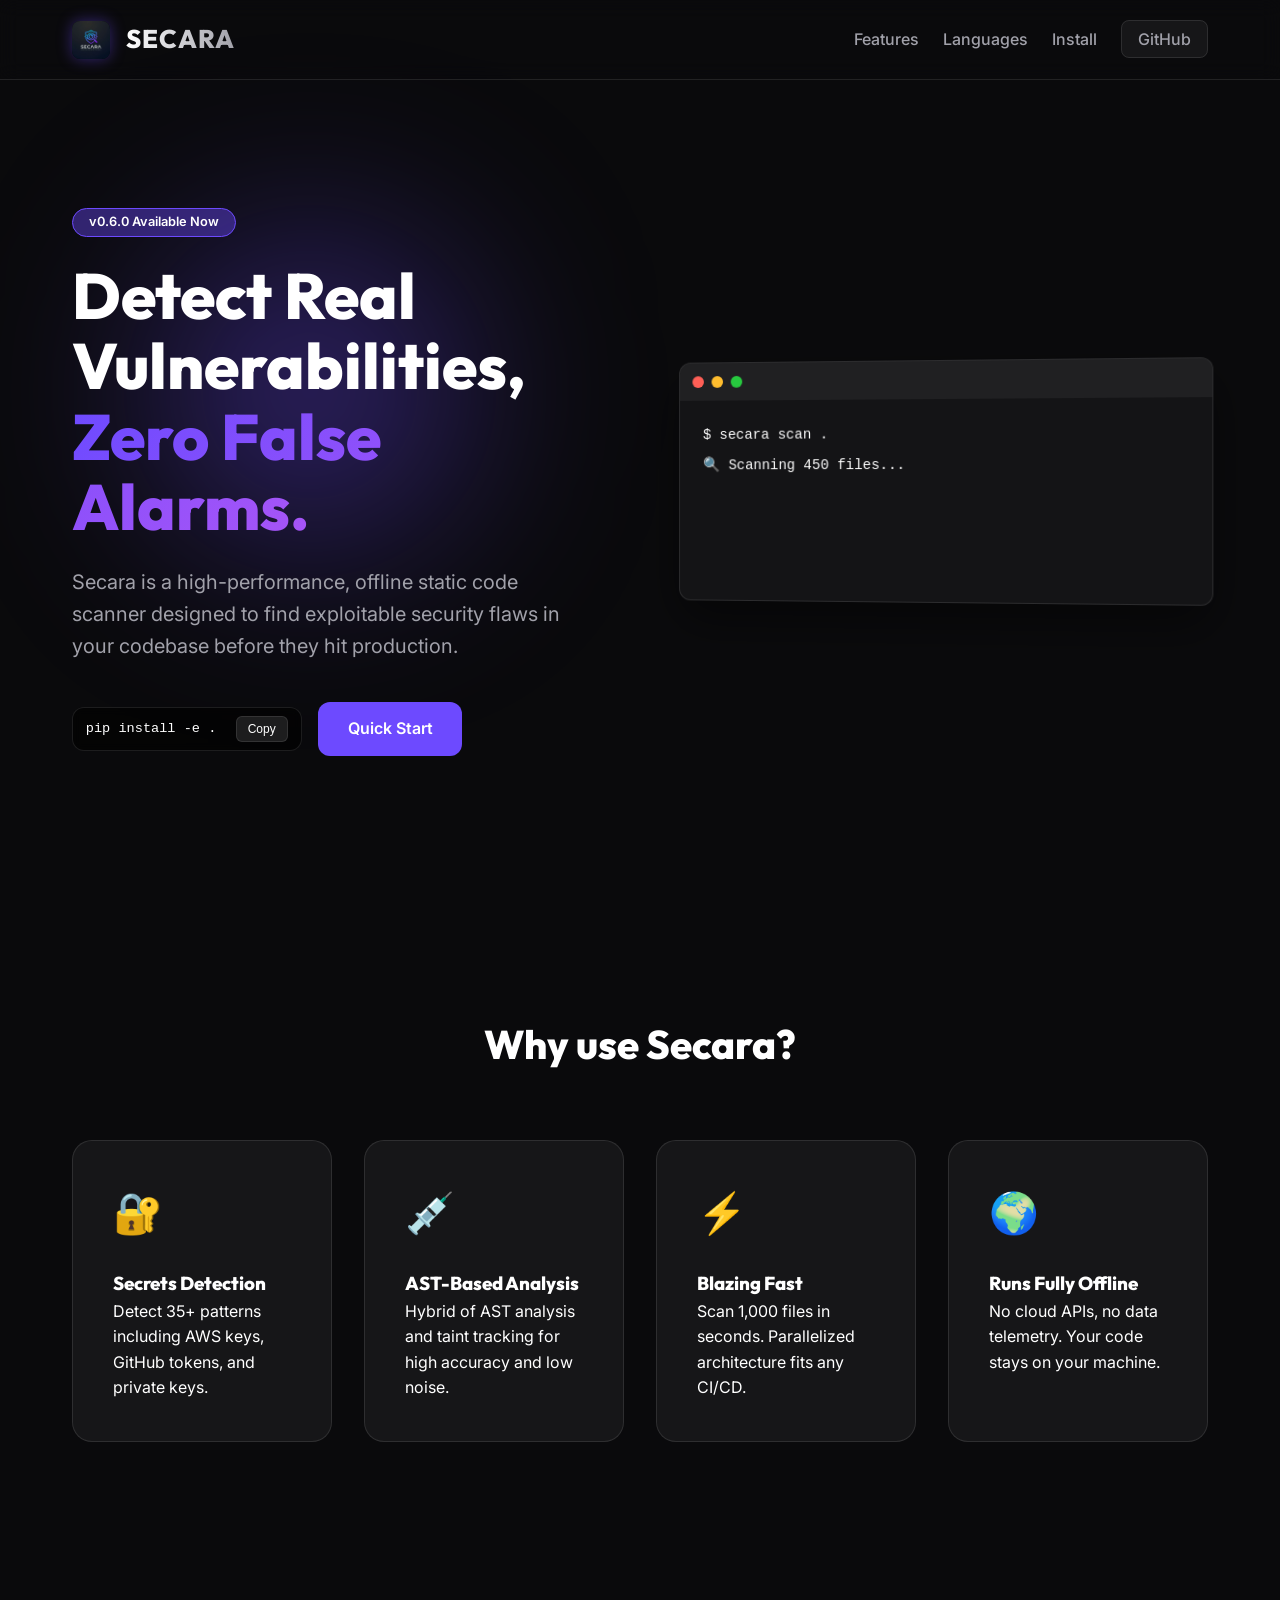
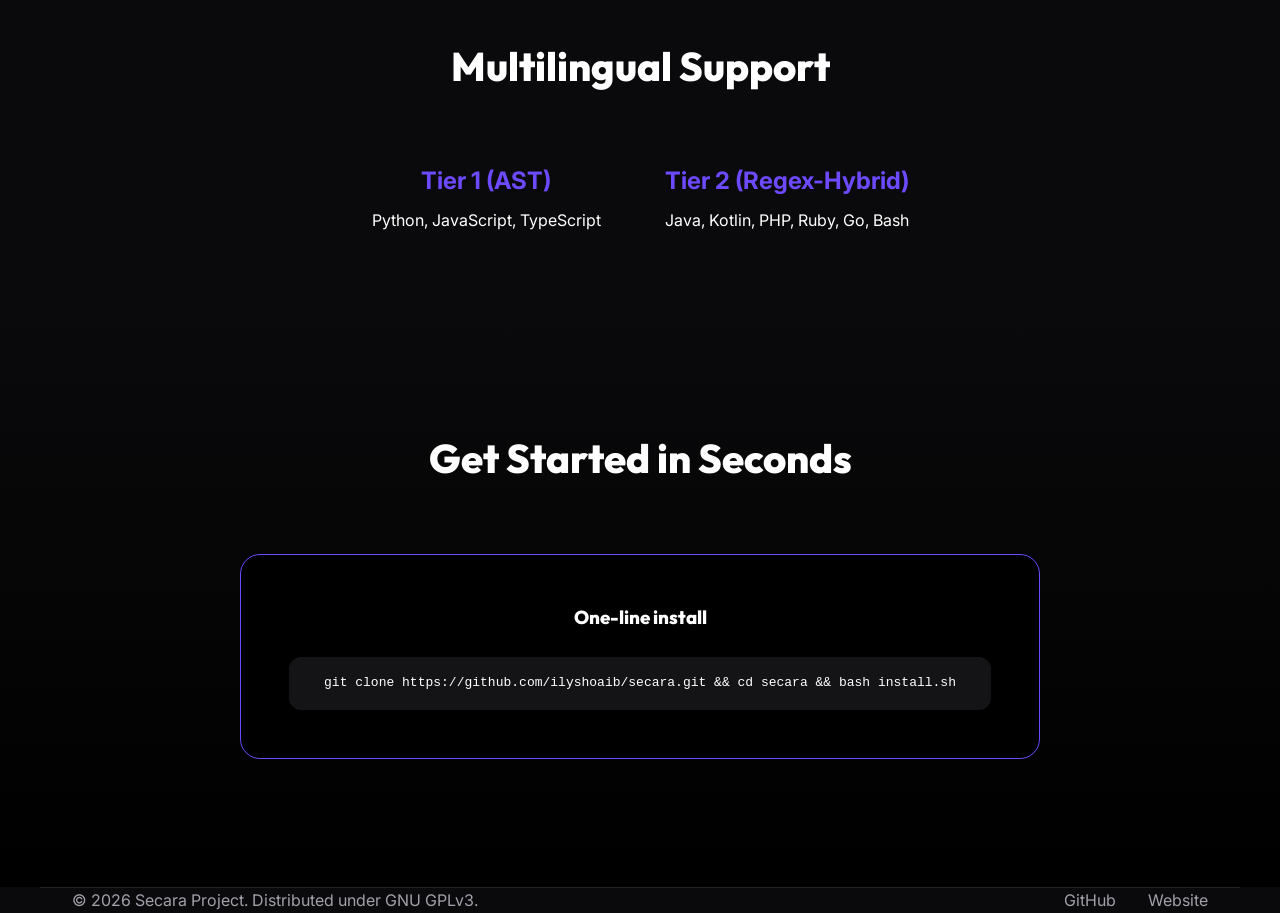
==== website/index.html @ 39a590b9 "web" ====
<!DOCTYPE html>
<html lang="en">
<head>
    <meta charset="UTF-8">
    <meta name="viewport" content="width=device-width, initial-scale=1.0">
    <title>Secara | Static Code Security Scanner</title>
    <link rel="stylesheet" href="styles.css">
    <link rel="preconnect" href="https://fonts.googleapis.com">
    <link rel="preconnect" href="https://fonts.gstatic.com" crossorigin>
    <link href="https://fonts.googleapis.com/css2?family=Outfit:wght@300;400;600;800&family=Inter:wght@300;400;500;600&display=swap" rel="stylesheet">
    <meta name="description" content="Secara: Fast, Offline, and Developer-Trusted Static Code Security Scanner for multiple languages.">
    <link rel="icon" type="image/png" href="logo.png">
</head>
<body>
    <header>
        <nav class="container">
            <div class="logo">
                <img src="logo.png" alt="Secara Logo" class="logo-img">
                <span class="logo-text">SECARA</span>
            </div>
            <ul class="nav-links">
                <li><a href="#features">Features</a></li>
                <li><a href="#languages">Languages</a></li>
                <li><a href="#install">Install</a></li>
                <li><a href="https://github.com/ilyshoaib/secara" class="btn-github">GitHub</a></li>
            </ul>
        </nav>
    </header>

    <main>
        <section class="hero container">
            <div class="hero-content">
                <span class="badge">v0.6.0 Available Now</span>
                <h1>Detect Real Vulnerabilities, <span class="gradient-text">Zero False Alarms.</span></h1>
                <p>Secara is a high-performance, offline static code scanner designed to find exploitable security flaws in your codebase before they hit production.</p>
                <div class="hero-actions">
                    <div class="copy-command">
                        <code>pip install -e .</code>
                        <button id="copy-btn">Copy</button>
                    </div>
                    <a href="#install" class="btn-primary">Quick Start</a>
                </div>
            </div>
            <div class="hero-visual">
                <div class="code-terminal">
                    <div class="terminal-header">
                        <span class="dot"></span>
                        <span class="dot"></span>
                        <span class="dot"></span>
                    </div>
                    <div class="terminal-body" id="terminal-content">
                        <span class="line">$ secara scan .</span>
                        <span class="line">🔍 Scanning 450 files...</span>
                        <span class="line-finding">[HIGH] SQL Injection found in app.py:45</span>
                        <span class="line-finding">[MEDIUM] Hardcoded API Key in config.py:12</span>
                        <span class="line">✅ Scan complete: 2 findings.</span>
                    </div>
                </div>
            </div>
        </section>

        <section id="features" class="features container">
            <h2 class="section-title">Why use Secara?</h2>
            <div class="feature-grid">
                <div class="feature-card">
                    <div class="card-icon">🔐</div>
                    <h3>Secrets Detection</h3>
                    <p>Detect 35+ patterns including AWS keys, GitHub tokens, and private keys.</p>
                </div>
                <div class="feature-card">
                    <div class="card-icon">💉</div>
                    <h3>AST-Based Analysis</h3>
                    <p>Hybrid of AST analysis and taint tracking for high accuracy and low noise.</p>
                </div>
                <div class="feature-card">
                    <div class="card-icon">⚡</div>
                    <h3>Blazing Fast</h3>
                    <p>Scan 1,000 files in seconds. Parallelized architecture fits any CI/CD.</p>
                </div>
                <div class="feature-card">
                    <div class="card-icon">🌍</div>
                    <h3>Runs Fully Offline</h3>
                    <p>No cloud APIs, no data telemetry. Your code stays on your machine.</p>
                </div>
            </div>
        </section>

        <section id="languages" class="languages container">
            <h2 class="section-title">Multilingual Support</h2>
            <div class="language-stats">
                <div class="lang-item">
                    <strong>Tier 1 (AST)</strong>
                    <span>Python, JavaScript, TypeScript</span>
                </div>
                <div class="lang-item">
                    <strong>Tier 2 (Regex-Hybrid)</strong>
                    <span>Java, Kotlin, PHP, Ruby, Go, Bash</span>
                </div>
            </div>
        </section>

        <section id="install" class="install-section">
            <div class="container">
                <h2 class="section-title">Get Started in Seconds</h2>
                <div class="install-box">
                    <h3>One-line install</h3>
                    <div class="code-block">
                        <pre>git clone https://github.com/ilyshoaib/secara.git && cd secara && bash install.sh</pre>
                    </div>
                </div>
            </div>
        </section>
    </main>

    <footer class="container">
        <p>&copy; 2026 Secara Project. Distributed under GNU GPLv3.</p>
        <div class="social-links">
            <a href="https://github.com/ilyshoaib/secara">GitHub</a>
            <a href="https://secara.eu.cc">Website</a>
        </div>
    </footer>

    <script src="script.js"></script>
</body>
</html>
---- website/styles.css ----
:root {
    --bg: #0a0a0c;
    --accent: #6d4aff;
    --accent-glow: rgba(109, 74, 255, 0.4);
    --text: #ffffff;
    --text-dim: #a1a1aa;
    --card-bg: rgba(255, 255, 255, 0.05);
    --border: rgba(255, 255, 255, 0.1);
    --success: #10b981;
    --warning: #f59e0b;
    --danger: #ef4444;
}

* {
    margin: 0;
    padding: 0;
    box-sizing: border-box;
    scroll-behavior: smooth;
}

body {
    background-color: var(--bg);
    color: var(--text);
    font-family: 'Inter', sans-serif;
    line-height: 1.6;
    overflow-x: hidden;
}

h1, h2, h3, .logo-text {
    font-family: 'Outfit', sans-serif;
    font-weight: 800;
}

.container {
    max-width: 1200px;
    margin: 0 auto;
    padding: 0 2rem;
}

/* Header & Nav */
header {
    height: 80px;
    display: flex;
    align-items: center;
    border-bottom: 1px solid var(--border);
    backdrop-filter: blur(10px);
    position: sticky;
    top: 0;
    z-index: 100;
}

nav {
    width: 100%;
    display: flex;
    justify-content: space-between;
    align-items: center;
}

.logo {
    display: flex;
    align-items: center;
    gap: 1rem;
}

.logo-img {
    height: 38px;
    width: 38px;
    object-fit: contain;
    border-radius: 8px;
    box-shadow: 0 0 15px var(--accent-glow);
}

.logo-text {
    font-size: 1.6rem;
    letter-spacing: 1px;
    background: linear-gradient(to right, #fff, #a1a1aa);
    -webkit-background-clip: text;
    background-clip: text;
    -webkit-text-fill-color: transparent;
}

.nav-links {
    display: flex;
    gap: 1.5rem;
    list-style: none;
    align-items: center;
}

@media (max-width: 600px) {
    .nav-links {
        gap: 0.8rem;
        font-size: 0.9rem;
    }
    .logo-text {
        display: none;
    }
}

.nav-links a {
    color: var(--text-dim);
    text-decoration: none;
    font-weight: 500;
    transition: color 0.3s;
}

.nav-links a:hover {
    color: var(--text);
}

.btn-github {
    background: var(--card-bg);
    padding: 0.5rem 1rem;
    border-radius: 8px;
    border: 1px solid var(--border);
}

/* Hero Section */
.hero {
    display: grid;
    grid-template-columns: 1fr 1fr;
    gap: 4rem;
    padding: 8rem 2rem;
    align-items: center;
    position: relative;
}

.hero::before {
    content: '';
    position: absolute;
    top: 20%;
    left: 10%;
    width: 300px;
    height: 300px;
    background: var(--accent-glow);
    filter: blur(100px);
    z-index: -1;
    border-radius: 50%;
}

.badge {
    display: inline-block;
    background: var(--accent-glow);
    padding: 0.2rem 1rem;
    border-radius: 20px;
    font-size: 0.8rem;
    font-weight: 600;
    margin-bottom: 1.5rem;
    border: 1px solid var(--accent);
}

h1 {
    font-size: 4rem;
    line-height: 1.1;
    margin-bottom: 1.5rem;
}

.gradient-text {
    background: linear-gradient(135deg, #6d4aff, #a855f7);
    -webkit-background-clip: text;
    background-clip: text;
    -webkit-text-fill-color: transparent;
}

.hero p {
    font-size: 1.25rem;
    color: var(--text-dim);
    margin-bottom: 2.5rem;
    max-width: 500px;
}

.hero-actions {
    display: flex;
    gap: 1rem;
    align-items: center;
}

.copy-command {
    background: rgba(0, 0, 0, 0.6);
    padding: 0.5rem 0.8rem;
    border-radius: 12px;
    border: 1px solid var(--border);
    display: flex;
    gap: 1.2rem;
    align-items: center;
    font-family: 'Cascadia Code', 'Fira Code', monospace;
    font-size: 0.85rem;
    transition: all 0.3s;
    backdrop-filter: blur(5px);
}

.copy-command:hover {
    border-color: rgba(109, 74, 255, 0.5);
    background: rgba(0, 0, 0, 0.8);
}

#copy-btn {
    background: rgba(255, 255, 255, 0.1);
    color: white;
    border: 1px solid rgba(255, 255, 255, 0.1);
    padding: 0.3rem 0.7rem;
    border-radius: 6px;
    cursor: pointer;
    font-size: 0.75rem;
    font-weight: 500;
    transition: all 0.2s cubic-bezier(0.4, 0, 0.2, 1);
}

#copy-btn:hover {
    background: var(--accent);
    border-color: var(--accent);
    box-shadow: 0 0 10px var(--accent-glow);
}

.btn-primary {
    background: var(--accent);
    color: white;
    padding: 0.8rem 1.8rem;
    border-radius: 12px;
    text-decoration: none;
    font-weight: 600;
    transition: all 0.3s cubic-bezier(0.175, 0.885, 0.32, 1.275);
    border: 1px solid transparent;
}

.btn-primary:hover {
    transform: translateY(-3px) scale(1.02);
    background: #5b3ce0;
    box-shadow: 0 10px 20px var(--accent-glow);
    border-color: rgba(255,255,255,0.2);
}

/* Visual Mockup */
.hero-visual {
    position: relative;
}

.code-terminal {
    background: #141416;
    border-radius: 12px;
    border: 1px solid var(--border);
    overflow: hidden;
    box-shadow: 0 20px 50px rgba(0,0,0,0.5);
    transform: perspective(1000px) rotateY(-5deg);
}

.terminal-header {
    background: rgba(255,255,255,0.05);
    padding: 0.8rem;
    display: flex;
    gap: 0.5rem;
}

.dot {
    width: 12px;
    height: 12px;
    border-radius: 50%;
}
.dot:nth-child(1) { background: #ff5f56; }
.dot:nth-child(2) { background: #ffbd2e; }
.dot:nth-child(3) { background: #27c93f; }

.terminal-body {
    padding: 1.5rem;
    font-family: 'Cascadia Code', 'Fira Code', monospace;
    font-size: 0.9rem;
    min-height: 200px;
}

.terminal-body span {
    display: block;
    margin-bottom: 0.5rem;
    opacity: 0;
    transform: translateY(10px);
    transition: opacity 0.5s ease-out, transform 0.5s ease-out;
}

.terminal-body span.visible {
    opacity: 1;
    transform: translateY(0);
}

/* Features */
.features {
    padding: 8rem 2rem;
}

.section-title {
    text-align: center;
    font-size: 2.5rem;
    margin-bottom: 4rem;
}

.feature-grid {
    display: grid;
    grid-template-columns: repeat(auto-fit, minmax(250px, 1fr));
    gap: 2rem;
}

.feature-card {
    background: var(--card-bg);
    padding: 2.5rem;
    border-radius: 20px;
    border: 1px solid var(--border);
    transition: transform 0.3s, background 0.3s;
}

.feature-card:hover {
    transform: translateY(-10px);
    background: rgba(255,255,255,0.08);
}

.card-icon {
    font-size: 2.5rem;
    margin-bottom: 1.5rem;
}

/* Languages */
.languages {
    padding: 4rem 2rem;
    text-align: center;
}

.language-stats {
    display: flex;
    justify-content: center;
    gap: 4rem;
    margin-top: 2rem;
}

.lang-item {
    display: flex;
    flex-direction: column;
    gap: 0.5rem;
}

.lang-item strong {
    font-size: 1.5rem;
    color: var(--accent);
}

/* Install Section */
.install-section {
    padding: 8rem 2rem;
    background: linear-gradient(to top, #000, var(--bg));
}

.install-box {
    max-width: 800px;
    margin: 0 auto;
    background: #000;
    border: 1px solid var(--accent);
    border-radius: 20px;
    padding: 3rem;
    text-align: center;
}

.code-block {
    background: #141416;
    padding: 1rem;
    border-radius: 12px;
    margin-top: 1.5rem;
    font-family: monospace;
    overflow-x: auto;
}

footer {
    padding: 4rem 2rem;
    border-top: 1px solid var(--border);
    display: flex;
    justify-content: space-between;
    color: var(--text-dim);
}

.social-links {
    display: flex;
    gap: 2rem;
}

.social-links a {
    color: inherit;
    text-decoration: none;
}

/* Responsive */
@media (max-width: 968px) {
    .hero {
        grid-template-columns: 1fr;
        text-align: center;
        padding-top: 4rem;
    }
    .hero-content {
        display: flex;
        flex-direction: column;
        align-items: center;
    }
    h1 { font-size: 3rem; }
    .hero-visual { display: none; }
}
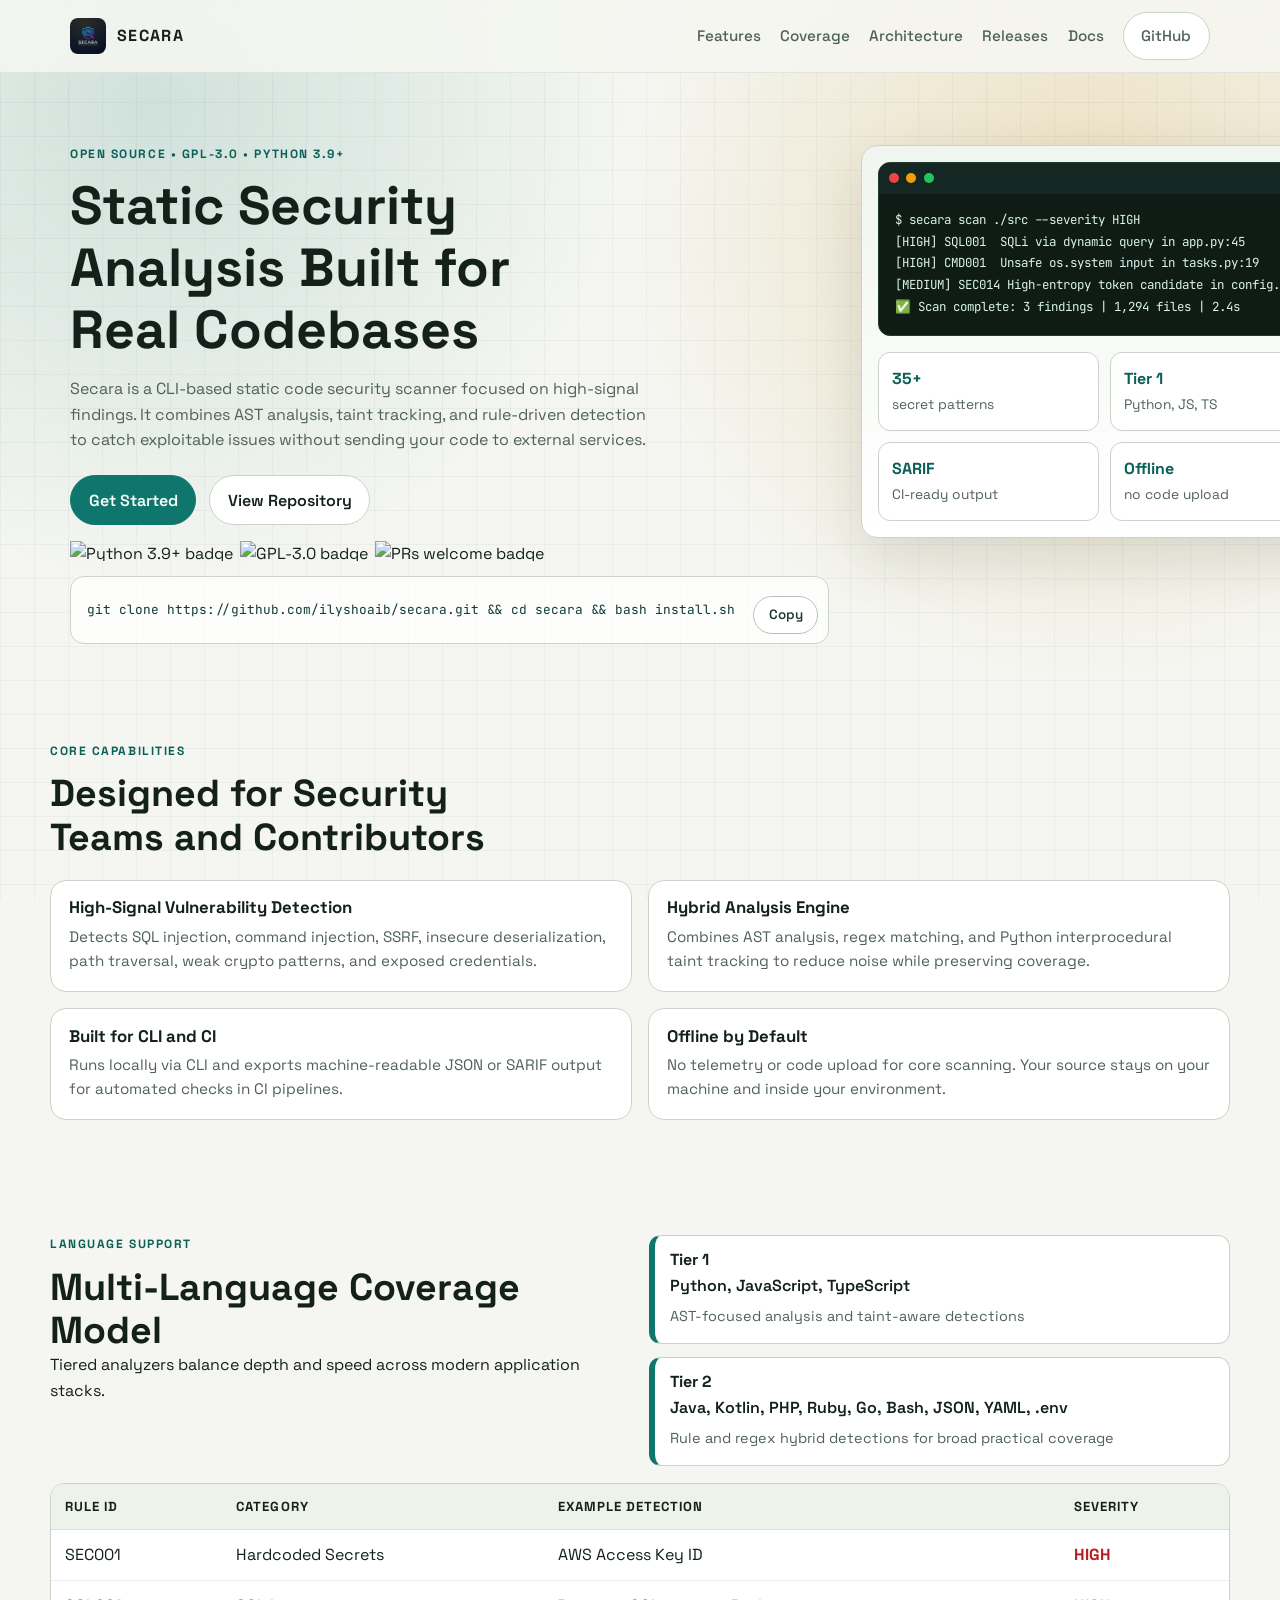
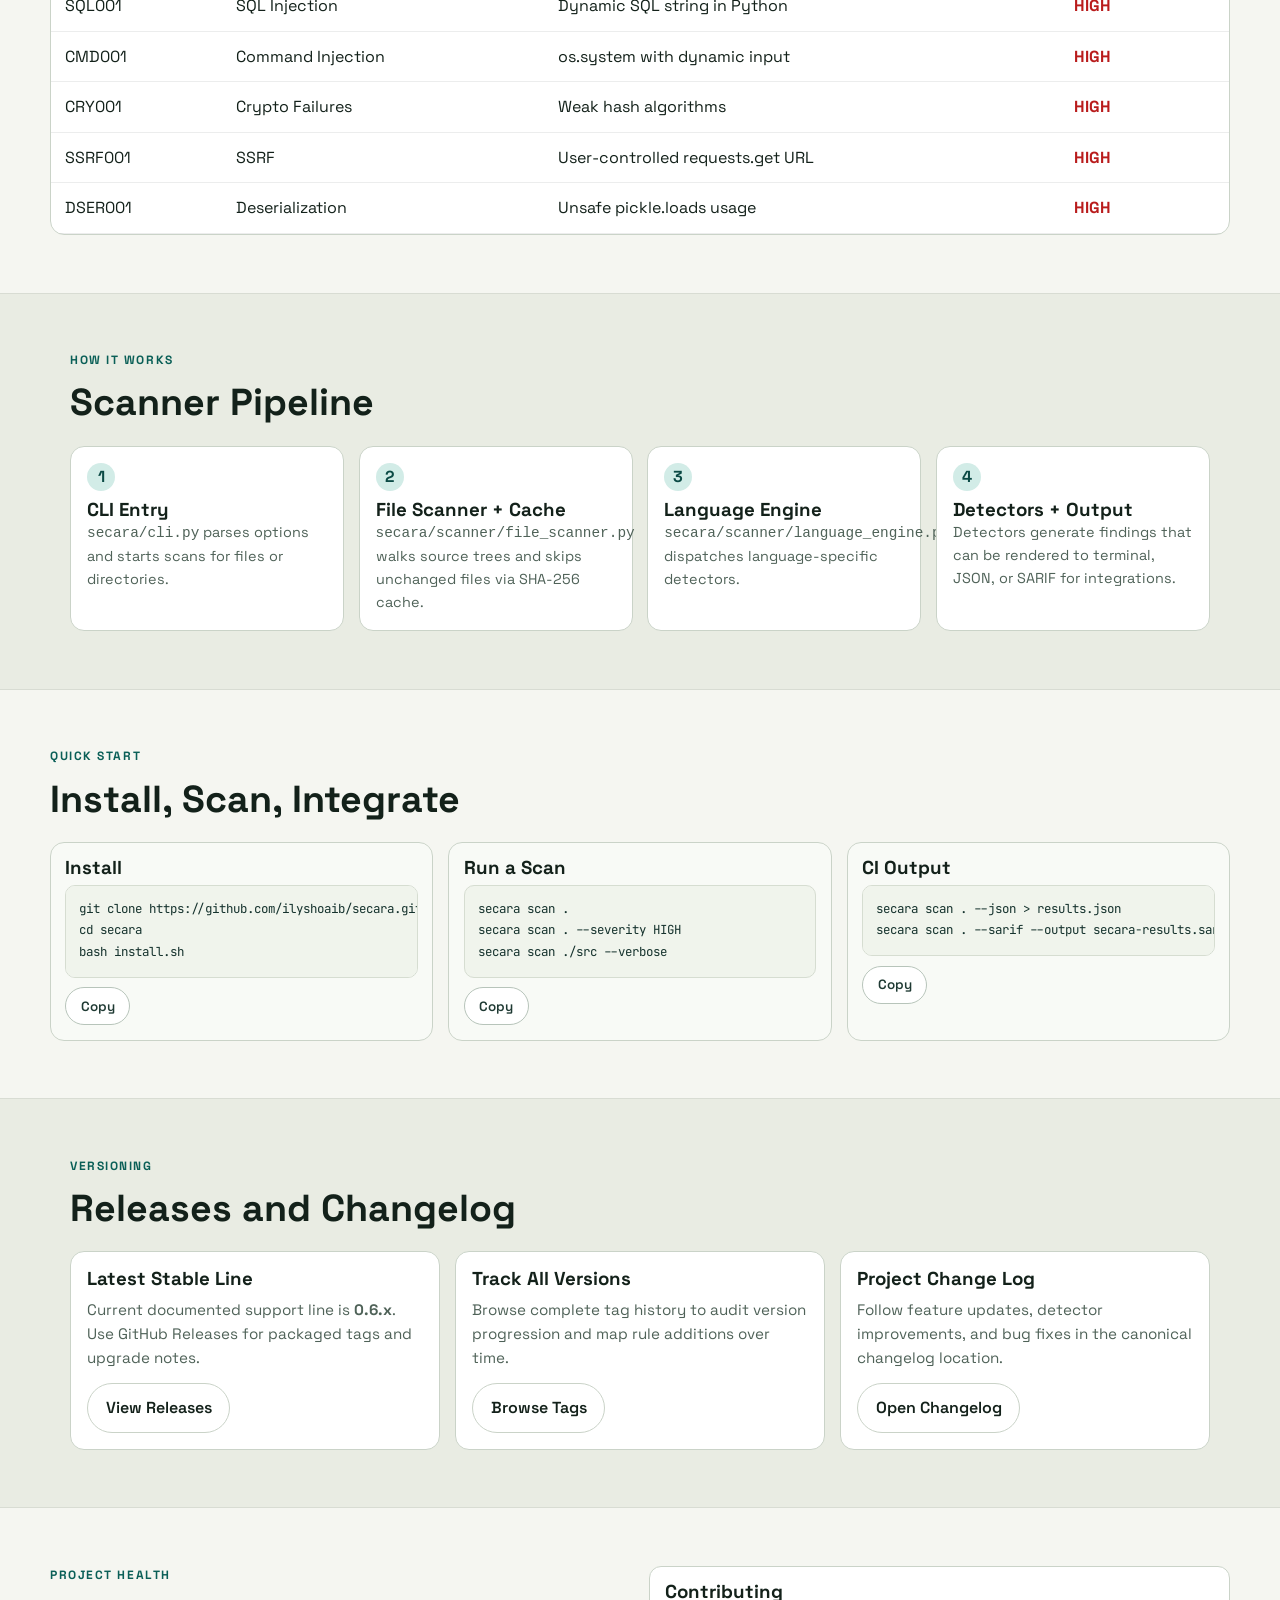
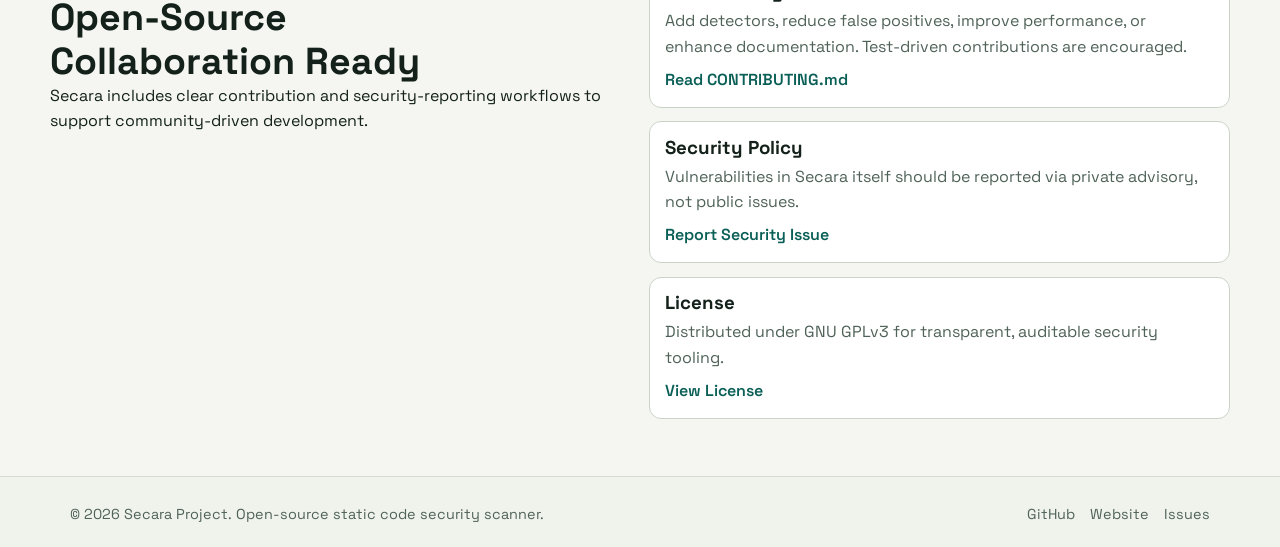
==== commit d0682fb9: "Revamp website with professional project content" ====
--- a/website/index.html
+++ b/website/index.html
@@ -3,120 +3,284 @@
 <head>
     <meta charset="UTF-8">
     <meta name="viewport" content="width=device-width, initial-scale=1.0">
-    <title>Secara | Static Code Security Scanner</title>
-    <link rel="stylesheet" href="styles.css">
+    <title>Secara | Open-Source Static Code Security Scanner</title>
+    <meta name="description" content="Secara is an open-source, offline static code security scanner focused on accurate vulnerability detection for real-world development workflows.">
+    <meta name="keywords" content="Secara, SAST, static analysis, code security, open source, vulnerability scanner">
+    <meta property="og:title" content="Secara | Open-Source Static Code Security Scanner">
+    <meta property="og:description" content="Fast, offline, developer-trusted SAST with AST analysis, taint tracking, and multi-language support.">
+    <meta property="og:type" content="website">
+    <meta property="og:url" content="https://secara.eu.cc">
+    <link rel="icon" type="image/png" href="logo.png">
     <link rel="preconnect" href="https://fonts.googleapis.com">
     <link rel="preconnect" href="https://fonts.gstatic.com" crossorigin>
-    <link href="https://fonts.googleapis.com/css2?family=Outfit:wght@300;400;600;800&family=Inter:wght@300;400;500;600&display=swap" rel="stylesheet">
-    <meta name="description" content="Secara: Fast, Offline, and Developer-Trusted Static Code Security Scanner for multiple languages.">
-    <link rel="icon" type="image/png" href="logo.png">
+    <link href="https://fonts.googleapis.com/css2?family=Space+Grotesk:wght@400;500;700&family=JetBrains+Mono:wght@400;600&display=swap" rel="stylesheet">
+    <link rel="stylesheet" href="styles.css">
 </head>
 <body>
-    <header>
-        <nav class="container">
-            <div class="logo">
-                <img src="logo.png" alt="Secara Logo" class="logo-img">
-                <span class="logo-text">SECARA</span>
-            </div>
+    <div class="bg-grid" aria-hidden="true"></div>
+
+    <header class="site-header">
+        <nav class="container nav">
+            <a class="brand" href="#top" aria-label="Secara Home">
+                <img src="logo.png" alt="Secara logo" class="brand-logo">
+                <span class="brand-text">SECARA</span>
+            </a>
             <ul class="nav-links">
                 <li><a href="#features">Features</a></li>
-                <li><a href="#languages">Languages</a></li>
-                <li><a href="#install">Install</a></li>
-                <li><a href="https://github.com/ilyshoaib/secara" class="btn-github">GitHub</a></li>
+                <li><a href="#coverage">Coverage</a></li>
+                <li><a href="#architecture">Architecture</a></li>
+                <li><a href="#releases">Releases</a></li>
+                <li><a href="#docs">Docs</a></li>
+                <li><a class="btn btn-outline" href="https://github.com/ilyshoaib/secara" target="_blank" rel="noreferrer">GitHub</a></li>
             </ul>
         </nav>
     </header>
 
-    <main>
+    <main id="top">
         <section class="hero container">
-            <div class="hero-content">
-                <span class="badge">v0.6.0 Available Now</span>
-                <h1>Detect Real Vulnerabilities, <span class="gradient-text">Zero False Alarms.</span></h1>
-                <p>Secara is a high-performance, offline static code scanner designed to find exploitable security flaws in your codebase before they hit production.</p>
+            <div class="hero-content reveal">
+                <p class="eyebrow">Open Source • GPL-3.0 • Python 3.9+</p>
+                <h1>Static Security Analysis Built for Real Codebases</h1>
+                <p class="hero-copy">
+                    Secara is a CLI-based static code security scanner focused on high-signal findings.
+                    It combines AST analysis, taint tracking, and rule-driven detection to catch exploitable
+                    issues without sending your code to external services.
+                </p>
                 <div class="hero-actions">
-                    <div class="copy-command">
-                        <code>pip install -e .</code>
-                        <button id="copy-btn">Copy</button>
+                    <a class="btn btn-primary" href="#quickstart">Get Started</a>
+                    <a class="btn btn-outline" href="https://github.com/ilyshoaib/secara" target="_blank" rel="noreferrer">View Repository</a>
+                </div>
+                <div class="badge-row reveal">
+                    <img src="https://img.shields.io/badge/python-3.9%2B-blue.svg" alt="Python 3.9+ badge">
+                    <img src="https://img.shields.io/badge/License-GPL--3.0-blue.svg" alt="GPL-3.0 badge">
+                    <img src="https://img.shields.io/badge/PRs-welcome-brightgreen.svg" alt="PRs welcome badge">
+                </div>
+                <div class="quick-command" aria-label="Install command">
+                    <code id="install-command">git clone https://github.com/ilyshoaib/secara.git && cd secara && bash install.sh</code>
+                    <button class="copy-btn" data-copy-target="install-command">Copy</button>
+                </div>
+            </div>
+            <div class="hero-panel reveal">
+                <div class="terminal">
+                    <div class="terminal-head">
+                        <span></span><span></span><span></span>
                     </div>
-                    <a href="#install" class="btn-primary">Quick Start</a>
-                </div>
-            </div>
-            <div class="hero-visual">
-                <div class="code-terminal">
-                    <div class="terminal-header">
-                        <span class="dot"></span>
-                        <span class="dot"></span>
-                        <span class="dot"></span>
-                    </div>
-                    <div class="terminal-body" id="terminal-content">
-                        <span class="line">$ secara scan .</span>
-                        <span class="line">🔍 Scanning 450 files...</span>
-                        <span class="line-finding">[HIGH] SQL Injection found in app.py:45</span>
-                        <span class="line-finding">[MEDIUM] Hardcoded API Key in config.py:12</span>
-                        <span class="line">✅ Scan complete: 2 findings.</span>
-                    </div>
-                </div>
-            </div>
-        </section>
-
-        <section id="features" class="features container">
-            <h2 class="section-title">Why use Secara?</h2>
-            <div class="feature-grid">
-                <div class="feature-card">
-                    <div class="card-icon">🔐</div>
-                    <h3>Secrets Detection</h3>
-                    <p>Detect 35+ patterns including AWS keys, GitHub tokens, and private keys.</p>
-                </div>
-                <div class="feature-card">
-                    <div class="card-icon">💉</div>
-                    <h3>AST-Based Analysis</h3>
-                    <p>Hybrid of AST analysis and taint tracking for high accuracy and low noise.</p>
-                </div>
-                <div class="feature-card">
-                    <div class="card-icon">⚡</div>
-                    <h3>Blazing Fast</h3>
-                    <p>Scan 1,000 files in seconds. Parallelized architecture fits any CI/CD.</p>
-                </div>
-                <div class="feature-card">
-                    <div class="card-icon">🌍</div>
-                    <h3>Runs Fully Offline</h3>
-                    <p>No cloud APIs, no data telemetry. Your code stays on your machine.</p>
-                </div>
-            </div>
-        </section>
-
-        <section id="languages" class="languages container">
-            <h2 class="section-title">Multilingual Support</h2>
-            <div class="language-stats">
-                <div class="lang-item">
-                    <strong>Tier 1 (AST)</strong>
-                    <span>Python, JavaScript, TypeScript</span>
-                </div>
-                <div class="lang-item">
-                    <strong>Tier 2 (Regex-Hybrid)</strong>
-                    <span>Java, Kotlin, PHP, Ruby, Go, Bash</span>
-                </div>
-            </div>
-        </section>
-
-        <section id="install" class="install-section">
+                    <pre class="terminal-body"><code>$ secara scan ./src --severity HIGH
+[HIGH] SQL001  SQLi via dynamic query in app.py:45
+[HIGH] CMD001  Unsafe os.system input in tasks.py:19
+[MEDIUM] SEC014 High-entropy token candidate in config.js:11
+✅ Scan complete: 3 findings | 1,294 files | 2.4s</code></pre>
+                </div>
+                <div class="stats-grid">
+                    <article>
+                        <strong>35+</strong>
+                        <span>secret patterns</span>
+                    </article>
+                    <article>
+                        <strong>Tier 1</strong>
+                        <span>Python, JS, TS</span>
+                    </article>
+                    <article>
+                        <strong>SARIF</strong>
+                        <span>CI-ready output</span>
+                    </article>
+                    <article>
+                        <strong>Offline</strong>
+                        <span>no code upload</span>
+                    </article>
+                </div>
+            </div>
+        </section>
+
+        <section id="features" class="section container">
+            <div class="section-head reveal">
+                <p class="eyebrow">Core Capabilities</p>
+                <h2>Designed for Security Teams and Contributors</h2>
+            </div>
+            <div class="card-grid">
+                <article class="card reveal">
+                    <h3>High-Signal Vulnerability Detection</h3>
+                    <p>Detects SQL injection, command injection, SSRF, insecure deserialization, path traversal, weak crypto patterns, and exposed credentials.</p>
+                </article>
+                <article class="card reveal">
+                    <h3>Hybrid Analysis Engine</h3>
+                    <p>Combines AST analysis, regex matching, and Python interprocedural taint tracking to reduce noise while preserving coverage.</p>
+                </article>
+                <article class="card reveal">
+                    <h3>Built for CLI and CI</h3>
+                    <p>Runs locally via CLI and exports machine-readable JSON or SARIF output for automated checks in CI pipelines.</p>
+                </article>
+                <article class="card reveal">
+                    <h3>Offline by Default</h3>
+                    <p>No telemetry or code upload for core scanning. Your source stays on your machine and inside your environment.</p>
+                </article>
+            </div>
+        </section>
+
+        <section id="coverage" class="section container">
+            <div class="split reveal">
+                <div>
+                    <p class="eyebrow">Language Support</p>
+                    <h2>Multi-Language Coverage Model</h2>
+                    <p>Tiered analyzers balance depth and speed across modern application stacks.</p>
+                </div>
+                <div class="tier-list">
+                    <article>
+                        <h3>Tier 1</h3>
+                        <p>Python, JavaScript, TypeScript</p>
+                        <span>AST-focused analysis and taint-aware detections</span>
+                    </article>
+                    <article>
+                        <h3>Tier 2</h3>
+                        <p>Java, Kotlin, PHP, Ruby, Go, Bash, JSON, YAML, .env</p>
+                        <span>Rule and regex hybrid detections for broad practical coverage</span>
+                    </article>
+                </div>
+            </div>
+            <div class="rule-table-wrap reveal" role="region" aria-label="Sample vulnerability rules">
+                <table class="rule-table">
+                    <thead>
+                        <tr>
+                            <th>Rule ID</th>
+                            <th>Category</th>
+                            <th>Example Detection</th>
+                            <th>Severity</th>
+                        </tr>
+                    </thead>
+                    <tbody>
+                        <tr><td>SEC001</td><td>Hardcoded Secrets</td><td>AWS Access Key ID</td><td>HIGH</td></tr>
+                        <tr><td>SQL001</td><td>SQL Injection</td><td>Dynamic SQL string in Python</td><td>HIGH</td></tr>
+                        <tr><td>CMD001</td><td>Command Injection</td><td>os.system with dynamic input</td><td>HIGH</td></tr>
+                        <tr><td>CRY001</td><td>Crypto Failures</td><td>Weak hash algorithms</td><td>HIGH</td></tr>
+                        <tr><td>SSRF001</td><td>SSRF</td><td>User-controlled requests.get URL</td><td>HIGH</td></tr>
+                        <tr><td>DSER001</td><td>Deserialization</td><td>Unsafe pickle.loads usage</td><td>HIGH</td></tr>
+                    </tbody>
+                </table>
+            </div>
+        </section>
+
+        <section id="architecture" class="section section-alt">
             <div class="container">
-                <h2 class="section-title">Get Started in Seconds</h2>
-                <div class="install-box">
-                    <h3>One-line install</h3>
-                    <div class="code-block">
-                        <pre>git clone https://github.com/ilyshoaib/secara.git && cd secara && bash install.sh</pre>
-                    </div>
+                <div class="section-head reveal">
+                    <p class="eyebrow">How It Works</p>
+                    <h2>Scanner Pipeline</h2>
+                </div>
+                <div class="pipeline">
+                    <article class="pipeline-item reveal">
+                        <span>1</span>
+                        <h3>CLI Entry</h3>
+                        <p><code>secara/cli.py</code> parses options and starts scans for files or directories.</p>
+                    </article>
+                    <article class="pipeline-item reveal">
+                        <span>2</span>
+                        <h3>File Scanner + Cache</h3>
+                        <p><code>secara/scanner/file_scanner.py</code> walks source trees and skips unchanged files via SHA-256 cache.</p>
+                    </article>
+                    <article class="pipeline-item reveal">
+                        <span>3</span>
+                        <h3>Language Engine</h3>
+                        <p><code>secara/scanner/language_engine.py</code> dispatches language-specific detectors.</p>
+                    </article>
+                    <article class="pipeline-item reveal">
+                        <span>4</span>
+                        <h3>Detectors + Output</h3>
+                        <p>Detectors generate findings that can be rendered to terminal, JSON, or SARIF for integrations.</p>
+                    </article>
+                </div>
+            </div>
+        </section>
+
+        <section id="quickstart" class="section container">
+            <div class="section-head reveal">
+                <p class="eyebrow">Quick Start</p>
+                <h2>Install, Scan, Integrate</h2>
+            </div>
+            <div class="command-grid">
+                <article class="command-card reveal">
+                    <h3>Install</h3>
+                    <pre><code id="cmd-install">git clone https://github.com/ilyshoaib/secara.git
+cd secara
+bash install.sh</code></pre>
+                    <button class="copy-btn" data-copy-target="cmd-install">Copy</button>
+                </article>
+                <article class="command-card reveal">
+                    <h3>Run a Scan</h3>
+                    <pre><code id="cmd-scan">secara scan .
+secara scan . --severity HIGH
+secara scan ./src --verbose</code></pre>
+                    <button class="copy-btn" data-copy-target="cmd-scan">Copy</button>
+                </article>
+                <article class="command-card reveal">
+                    <h3>CI Output</h3>
+                    <pre><code id="cmd-ci">secara scan . --json > results.json
+secara scan . --sarif --output secara-results.sarif</code></pre>
+                    <button class="copy-btn" data-copy-target="cmd-ci">Copy</button>
+                </article>
+            </div>
+        </section>
+
+        <section id="releases" class="section section-alt">
+            <div class="container">
+                <div class="section-head reveal">
+                    <p class="eyebrow">Versioning</p>
+                    <h2>Releases and Changelog</h2>
+                </div>
+                <div class="release-grid">
+                    <article class="release-card reveal">
+                        <h3>Latest Stable Line</h3>
+                        <p>Current documented support line is <strong>0.6.x</strong>. Use GitHub Releases for packaged tags and upgrade notes.</p>
+                        <a class="btn btn-outline" href="https://github.com/ilyshoaib/secara/releases" target="_blank" rel="noreferrer">View Releases</a>
+                    </article>
+                    <article class="release-card reveal">
+                        <h3>Track All Versions</h3>
+                        <p>Browse complete tag history to audit version progression and map rule additions over time.</p>
+                        <a class="btn btn-outline" href="https://github.com/ilyshoaib/secara/tags" target="_blank" rel="noreferrer">Browse Tags</a>
+                    </article>
+                    <article class="release-card reveal">
+                        <h3>Project Change Log</h3>
+                        <p>Follow feature updates, detector improvements, and bug fixes in the canonical changelog location.</p>
+                        <a class="btn btn-outline" href="https://github.com/ilyshoaib/secara/blob/main/CHANGELOG.md" target="_blank" rel="noreferrer">Open Changelog</a>
+                    </article>
+                </div>
+            </div>
+        </section>
+
+        <section id="docs" class="section container">
+            <div class="split reveal">
+                <div>
+                    <p class="eyebrow">Project Health</p>
+                    <h2>Open-Source Collaboration Ready</h2>
+                    <p>Secara includes clear contribution and security-reporting workflows to support community-driven development.</p>
+                </div>
+                <div class="list-block">
+                    <article>
+                        <h3>Contributing</h3>
+                        <p>Add detectors, reduce false positives, improve performance, or enhance documentation. Test-driven contributions are encouraged.</p>
+                        <a href="https://github.com/ilyshoaib/secara/blob/main/CONTRIBUTING.md" target="_blank" rel="noreferrer">Read CONTRIBUTING.md</a>
+                    </article>
+                    <article>
+                        <h3>Security Policy</h3>
+                        <p>Vulnerabilities in Secara itself should be reported via private advisory, not public issues.</p>
+                        <a href="https://github.com/ilyshoaib/secara/security/advisories/new" target="_blank" rel="noreferrer">Report Security Issue</a>
+                    </article>
+                    <article>
+                        <h3>License</h3>
+                        <p>Distributed under GNU GPLv3 for transparent, auditable security tooling.</p>
+                        <a href="https://github.com/ilyshoaib/secara/blob/main/LICENSE" target="_blank" rel="noreferrer">View License</a>
+                    </article>
                 </div>
             </div>
         </section>
     </main>
 
-    <footer class="container">
-        <p>&copy; 2026 Secara Project. Distributed under GNU GPLv3.</p>
-        <div class="social-links">
-            <a href="https://github.com/ilyshoaib/secara">GitHub</a>
-            <a href="https://secara.eu.cc">Website</a>
+    <footer class="site-footer">
+        <div class="container footer-inner">
+            <p>© 2026 Secara Project. Open-source static code security scanner.</p>
+            <div class="footer-links">
+                <a href="https://github.com/ilyshoaib/secara" target="_blank" rel="noreferrer">GitHub</a>
+                <a href="https://secara.eu.cc">Website</a>
+                <a href="https://github.com/ilyshoaib/secara/issues" target="_blank" rel="noreferrer">Issues</a>
+            </div>
         </div>
     </footer>
 
--- a/website/styles.css
+++ b/website/styles.css
@@ -1,398 +1,626 @@
 :root {
-    --bg: #0a0a0c;
-    --accent: #6d4aff;
-    --accent-glow: rgba(109, 74, 255, 0.4);
-    --text: #ffffff;
-    --text-dim: #a1a1aa;
-    --card-bg: rgba(255, 255, 255, 0.05);
-    --border: rgba(255, 255, 255, 0.1);
-    --success: #10b981;
-    --warning: #f59e0b;
-    --danger: #ef4444;
+    --bg: #f5f6f1;
+    --bg-alt: #e9ece3;
+    --surface: #ffffff;
+    --ink: #13211a;
+    --ink-soft: #4f6258;
+    --line: #cad3c8;
+    --brand: #0f766e;
+    --brand-strong: #0a5f57;
+    --accent: #ca8a04;
+    --danger: #b91c1c;
+    --radius: 16px;
+    --shadow: 0 20px 60px rgba(21, 34, 27, 0.12);
 }
 
 * {
+    box-sizing: border-box;
     margin: 0;
     padding: 0;
-    box-sizing: border-box;
+}
+
+html {
     scroll-behavior: smooth;
 }
 
 body {
-    background-color: var(--bg);
-    color: var(--text);
-    font-family: 'Inter', sans-serif;
+    background: var(--bg);
+    color: var(--ink);
+    font-family: "Space Grotesk", "Segoe UI", sans-serif;
     line-height: 1.6;
     overflow-x: hidden;
 }
 
-h1, h2, h3, .logo-text {
-    font-family: 'Outfit', sans-serif;
-    font-weight: 800;
+.bg-grid {
+    position: fixed;
+    inset: 0;
+    background-image:
+        linear-gradient(to right, rgba(19, 33, 26, 0.04) 1px, transparent 1px),
+        linear-gradient(to bottom, rgba(19, 33, 26, 0.04) 1px, transparent 1px),
+        radial-gradient(circle at 12% 12%, rgba(15, 118, 110, 0.16), transparent 35%),
+        radial-gradient(circle at 85% 25%, rgba(202, 138, 4, 0.2), transparent 36%);
+    background-size: 34px 34px, 34px 34px, 100% 100%, 100% 100%;
+    z-index: -1;
 }
 
 .container {
-    max-width: 1200px;
+    max-width: 1180px;
     margin: 0 auto;
-    padding: 0 2rem;
-}
-
-/* Header & Nav */
-header {
-    height: 80px;
-    display: flex;
-    align-items: center;
-    border-bottom: 1px solid var(--border);
-    backdrop-filter: blur(10px);
+    padding: 0 1.25rem;
+}
+
+.site-header {
     position: sticky;
     top: 0;
-    z-index: 100;
-}
-
-nav {
-    width: 100%;
-    display: flex;
+    z-index: 20;
+    border-bottom: 1px solid rgba(19, 33, 26, 0.08);
+    backdrop-filter: blur(10px);
+    background: rgba(245, 246, 241, 0.88);
+}
+
+.nav {
+    min-height: 72px;
+    display: flex;
+    align-items: center;
     justify-content: space-between;
+    gap: 1rem;
+}
+
+.brand {
+    display: inline-flex;
     align-items: center;
-}
-
-.logo {
+    gap: 0.7rem;
+    text-decoration: none;
+}
+
+.brand-logo {
+    width: 36px;
+    height: 36px;
+    border-radius: 8px;
+}
+
+.brand-text {
+    color: var(--ink);
+    font-weight: 700;
+    letter-spacing: 0.08em;
+}
+
+.nav-links {
+    list-style: none;
     display: flex;
     align-items: center;
-    gap: 1rem;
-}
-
-.logo-img {
-    height: 38px;
-    width: 38px;
-    object-fit: contain;
-    border-radius: 8px;
-    box-shadow: 0 0 15px var(--accent-glow);
-}
-
-.logo-text {
-    font-size: 1.6rem;
-    letter-spacing: 1px;
-    background: linear-gradient(to right, #fff, #a1a1aa);
-    -webkit-background-clip: text;
-    background-clip: text;
-    -webkit-text-fill-color: transparent;
-}
-
-.nav-links {
-    display: flex;
-    gap: 1.5rem;
-    list-style: none;
-    align-items: center;
-}
-
-@media (max-width: 600px) {
-    .nav-links {
-        gap: 0.8rem;
-        font-size: 0.9rem;
-    }
-    .logo-text {
-        display: none;
-    }
+    gap: 1.2rem;
 }
 
 .nav-links a {
-    color: var(--text-dim);
+    color: var(--ink-soft);
     text-decoration: none;
     font-weight: 500;
-    transition: color 0.3s;
+    font-size: 0.95rem;
 }
 
 .nav-links a:hover {
-    color: var(--text);
-}
-
-.btn-github {
-    background: var(--card-bg);
-    padding: 0.5rem 1rem;
-    border-radius: 8px;
-    border: 1px solid var(--border);
-}
-
-/* Hero Section */
+    color: var(--ink);
+}
+
+.btn {
+    display: inline-flex;
+    align-items: center;
+    justify-content: center;
+    border-radius: 999px;
+    text-decoration: none;
+    padding: 0.7rem 1.1rem;
+    font-weight: 600;
+    transition: transform 0.2s ease, background 0.2s ease, color 0.2s ease;
+}
+
+.btn:hover {
+    transform: translateY(-1px);
+}
+
+.btn-primary {
+    background: var(--brand);
+    color: #f8fffd;
+    border: 1px solid var(--brand);
+}
+
+.btn-primary:hover {
+    background: var(--brand-strong);
+}
+
+.btn-outline {
+    border: 1px solid var(--line);
+    color: var(--ink);
+    background: var(--surface);
+}
+
 .hero {
     display: grid;
+    grid-template-columns: 1.1fr 0.9fr;
+    gap: 2rem;
+    align-items: start;
+    padding-top: 4.5rem;
+    padding-bottom: 2.5rem;
+}
+
+.eyebrow {
+    text-transform: uppercase;
+    letter-spacing: 0.13em;
+    font-size: 0.75rem;
+    color: var(--brand-strong);
+    font-weight: 700;
+    margin-bottom: 0.7rem;
+}
+
+h1,
+h2,
+h3 {
+    line-height: 1.15;
+}
+
+h1 {
+    font-size: clamp(2rem, 5vw, 3.35rem);
+    margin-bottom: 1rem;
+    max-width: 14ch;
+}
+
+.hero-copy {
+    max-width: 58ch;
+    color: var(--ink-soft);
+    margin-bottom: 1.4rem;
+}
+
+.hero-actions {
+    display: flex;
+    flex-wrap: wrap;
+    gap: 0.8rem;
+    margin-bottom: 1rem;
+}
+
+.badge-row {
+    display: flex;
+    flex-wrap: wrap;
+    gap: 0.45rem;
+    margin-bottom: 0.9rem;
+}
+
+.badge-row img {
+    height: 20px;
+}
+
+.quick-command {
+    border: 1px solid var(--line);
+    border-radius: 14px;
+    background: rgba(255, 255, 255, 0.75);
+    display: flex;
+    gap: 0.75rem;
+    align-items: center;
+    justify-content: space-between;
+    padding: 0.6rem;
+}
+
+.quick-command code {
+    display: block;
+    font-family: "JetBrains Mono", monospace;
+    font-size: 0.8rem;
+    color: #113b37;
+    overflow-x: auto;
+    white-space: nowrap;
+    padding: 0.2rem 0.4rem;
+}
+
+.hero-panel {
+    background: linear-gradient(180deg, #f0f5ef 0%, #ffffff 100%);
+    border: 1px solid var(--line);
+    border-radius: var(--radius);
+    box-shadow: var(--shadow);
+    padding: 1rem;
+}
+
+.terminal {
+    border-radius: 12px;
+    overflow: hidden;
+    background: #0f1c16;
+    border: 1px solid #213b31;
+}
+
+.terminal-head {
+    display: flex;
+    gap: 0.45rem;
+    padding: 0.65rem;
+    background: #152722;
+}
+
+.terminal-head span {
+    width: 10px;
+    height: 10px;
+    border-radius: 50%;
+}
+
+.terminal-head span:nth-child(1) {
+    background: #ef4444;
+}
+
+.terminal-head span:nth-child(2) {
+    background: #f59e0b;
+}
+
+.terminal-head span:nth-child(3) {
+    background: #22c55e;
+}
+
+.terminal-body {
+    margin: 0;
+    padding: 1rem;
+}
+
+.terminal-body code {
+    color: #d8f3e9;
+    font-family: "JetBrains Mono", monospace;
+    font-size: 0.78rem;
+    line-height: 1.55;
+}
+
+.stats-grid {
+    margin-top: 1rem;
+    display: grid;
+    grid-template-columns: repeat(2, minmax(0, 1fr));
+    gap: 0.7rem;
+}
+
+.stats-grid article {
+    background: var(--surface);
+    border: 1px solid var(--line);
+    border-radius: 12px;
+    padding: 0.8rem;
+}
+
+.stats-grid strong {
+    display: block;
+    color: var(--brand-strong);
+    font-size: 1rem;
+}
+
+.stats-grid span {
+    color: var(--ink-soft);
+    font-size: 0.86rem;
+}
+
+.section {
+    padding: 3.6rem 0;
+}
+
+.section-alt {
+    background: var(--bg-alt);
+    border-top: 1px solid rgba(19, 33, 26, 0.08);
+    border-bottom: 1px solid rgba(19, 33, 26, 0.08);
+}
+
+.section-head {
+    margin-bottom: 1.3rem;
+}
+
+h2 {
+    font-size: clamp(1.55rem, 3.7vw, 2.35rem);
+    max-width: 20ch;
+}
+
+.card-grid {
+    display: grid;
+    grid-template-columns: repeat(2, minmax(0, 1fr));
+    gap: 1rem;
+}
+
+.card {
+    background: var(--surface);
+    border: 1px solid var(--line);
+    border-radius: var(--radius);
+    padding: 1.1rem;
+}
+
+.card h3 {
+    font-size: 1.05rem;
+    margin-bottom: 0.45rem;
+}
+
+.card p {
+    color: var(--ink-soft);
+    font-size: 0.95rem;
+}
+
+.split {
+    display: grid;
     grid-template-columns: 1fr 1fr;
-    gap: 4rem;
-    padding: 8rem 2rem;
+    gap: 1.15rem;
+    align-items: start;
+}
+
+.tier-list {
+    display: grid;
+    gap: 0.85rem;
+}
+
+.tier-list article {
+    background: var(--surface);
+    border: 1px solid var(--line);
+    border-left: 6px solid var(--brand);
+    border-radius: 12px;
+    padding: 0.9rem;
+}
+
+.tier-list h3 {
+    font-size: 1rem;
+}
+
+.tier-list p {
+    font-weight: 600;
+    margin: 0.25rem 0;
+}
+
+.tier-list span {
+    color: var(--ink-soft);
+    font-size: 0.9rem;
+}
+
+.rule-table-wrap {
+    margin-top: 1.1rem;
+    overflow-x: auto;
+    border: 1px solid var(--line);
+    border-radius: 14px;
+    background: var(--surface);
+}
+
+.rule-table {
+    width: 100%;
+    border-collapse: collapse;
+    min-width: 700px;
+}
+
+.rule-table th,
+.rule-table td {
+    text-align: left;
+    padding: 0.75rem 0.85rem;
+    border-bottom: 1px solid rgba(19, 33, 26, 0.08);
+}
+
+.rule-table th {
+    background: #edf2ea;
+    font-size: 0.82rem;
+    text-transform: uppercase;
+    letter-spacing: 0.08em;
+}
+
+.rule-table td:nth-child(4) {
+    color: var(--danger);
+    font-weight: 700;
+}
+
+.pipeline {
+    display: grid;
+    grid-template-columns: repeat(4, minmax(0, 1fr));
+    gap: 0.9rem;
+}
+
+.pipeline-item {
+    background: var(--surface);
+    border: 1px solid var(--line);
+    border-radius: 14px;
+    padding: 1rem;
+}
+
+.pipeline-item span {
+    display: inline-flex;
+    width: 28px;
+    height: 28px;
+    border-radius: 999px;
     align-items: center;
-    position: relative;
-}
-
-.hero::before {
-    content: '';
-    position: absolute;
-    top: 20%;
-    left: 10%;
-    width: 300px;
-    height: 300px;
-    background: var(--accent-glow);
-    filter: blur(100px);
-    z-index: -1;
-    border-radius: 50%;
-}
-
-.badge {
-    display: inline-block;
-    background: var(--accent-glow);
-    padding: 0.2rem 1rem;
-    border-radius: 20px;
-    font-size: 0.8rem;
+    justify-content: center;
+    background: #d2ece7;
+    color: #0b4a45;
+    font-weight: 700;
+    margin-bottom: 0.55rem;
+}
+
+.pipeline-item p {
+    color: var(--ink-soft);
+    font-size: 0.9rem;
+}
+
+.command-grid {
+    display: grid;
+    grid-template-columns: repeat(3, minmax(0, 1fr));
+    gap: 0.95rem;
+}
+
+.command-card {
+    border: 1px solid var(--line);
+    border-radius: 14px;
+    background: #f8faf6;
+    padding: 0.9rem;
+}
+
+.command-card h3 {
+    margin-bottom: 0.4rem;
+}
+
+.command-card pre {
+    margin: 0;
+    border: 1px solid #d6ddd1;
+    border-radius: 10px;
+    background: #f0f4ec;
+    padding: 0.8rem;
+    overflow-x: auto;
+}
+
+.command-card code {
+    font-family: "JetBrains Mono", monospace;
+    font-size: 0.78rem;
+    color: #15322d;
+}
+
+.copy-btn {
+    margin-top: 0.6rem;
+    border: 1px solid #b7c4ba;
+    border-radius: 999px;
+    padding: 0.45rem 0.9rem;
+    background: #ffffff;
+    color: #1f3a33;
+    font: inherit;
+    font-size: 0.84rem;
     font-weight: 600;
-    margin-bottom: 1.5rem;
-    border: 1px solid var(--accent);
-}
-
-h1 {
-    font-size: 4rem;
-    line-height: 1.1;
-    margin-bottom: 1.5rem;
-}
-
-.gradient-text {
-    background: linear-gradient(135deg, #6d4aff, #a855f7);
-    -webkit-background-clip: text;
-    background-clip: text;
-    -webkit-text-fill-color: transparent;
-}
-
-.hero p {
-    font-size: 1.25rem;
-    color: var(--text-dim);
-    margin-bottom: 2.5rem;
-    max-width: 500px;
-}
-
-.hero-actions {
-    display: flex;
-    gap: 1rem;
+    cursor: pointer;
+}
+
+.copy-btn:hover {
+    background: #ebf4f1;
+    border-color: #8eb6ac;
+}
+
+.list-block {
+    display: grid;
+    gap: 0.85rem;
+}
+
+.list-block article {
+    background: var(--surface);
+    border: 1px solid var(--line);
+    border-radius: 12px;
+    padding: 0.9rem;
+}
+
+.list-block p {
+    color: var(--ink-soft);
+    margin: 0.35rem 0 0.45rem;
+}
+
+.list-block a {
+    color: var(--brand-strong);
+    font-weight: 600;
+    text-decoration: none;
+}
+
+.list-block a:hover {
+    text-decoration: underline;
+}
+
+.release-grid {
+    display: grid;
+    grid-template-columns: repeat(3, minmax(0, 1fr));
+    gap: 0.95rem;
+}
+
+.release-card {
+    background: var(--surface);
+    border: 1px solid var(--line);
+    border-radius: 14px;
+    padding: 1rem;
+}
+
+.release-card h3 {
+    margin-bottom: 0.5rem;
+}
+
+.release-card p {
+    color: var(--ink-soft);
+    margin-bottom: 0.75rem;
+    font-size: 0.95rem;
+}
+
+.site-footer {
+    border-top: 1px solid rgba(19, 33, 26, 0.12);
+    background: #f0f3ec;
+}
+
+.footer-inner {
+    min-height: 74px;
+    display: flex;
     align-items: center;
-}
-
-.copy-command {
-    background: rgba(0, 0, 0, 0.6);
-    padding: 0.5rem 0.8rem;
-    border-radius: 12px;
-    border: 1px solid var(--border);
-    display: flex;
-    gap: 1.2rem;
-    align-items: center;
-    font-family: 'Cascadia Code', 'Fira Code', monospace;
-    font-size: 0.85rem;
-    transition: all 0.3s;
-    backdrop-filter: blur(5px);
-}
-
-.copy-command:hover {
-    border-color: rgba(109, 74, 255, 0.5);
-    background: rgba(0, 0, 0, 0.8);
-}
-
-#copy-btn {
-    background: rgba(255, 255, 255, 0.1);
-    color: white;
-    border: 1px solid rgba(255, 255, 255, 0.1);
-    padding: 0.3rem 0.7rem;
-    border-radius: 6px;
-    cursor: pointer;
-    font-size: 0.75rem;
-    font-weight: 500;
-    transition: all 0.2s cubic-bezier(0.4, 0, 0.2, 1);
-}
-
-#copy-btn:hover {
-    background: var(--accent);
-    border-color: var(--accent);
-    box-shadow: 0 0 10px var(--accent-glow);
-}
-
-.btn-primary {
-    background: var(--accent);
-    color: white;
-    padding: 0.8rem 1.8rem;
-    border-radius: 12px;
+    justify-content: space-between;
+    gap: 0.9rem;
+    flex-wrap: wrap;
+    font-size: 0.9rem;
+    color: var(--ink-soft);
+}
+
+.footer-links {
+    display: flex;
+    gap: 0.95rem;
+}
+
+.footer-links a {
+    color: inherit;
     text-decoration: none;
-    font-weight: 600;
-    transition: all 0.3s cubic-bezier(0.175, 0.885, 0.32, 1.275);
-    border: 1px solid transparent;
-}
-
-.btn-primary:hover {
-    transform: translateY(-3px) scale(1.02);
-    background: #5b3ce0;
-    box-shadow: 0 10px 20px var(--accent-glow);
-    border-color: rgba(255,255,255,0.2);
-}
-
-/* Visual Mockup */
-.hero-visual {
-    position: relative;
-}
-
-.code-terminal {
-    background: #141416;
-    border-radius: 12px;
-    border: 1px solid var(--border);
-    overflow: hidden;
-    box-shadow: 0 20px 50px rgba(0,0,0,0.5);
-    transform: perspective(1000px) rotateY(-5deg);
-}
-
-.terminal-header {
-    background: rgba(255,255,255,0.05);
-    padding: 0.8rem;
-    display: flex;
-    gap: 0.5rem;
-}
-
-.dot {
-    width: 12px;
-    height: 12px;
-    border-radius: 50%;
-}
-.dot:nth-child(1) { background: #ff5f56; }
-.dot:nth-child(2) { background: #ffbd2e; }
-.dot:nth-child(3) { background: #27c93f; }
-
-.terminal-body {
-    padding: 1.5rem;
-    font-family: 'Cascadia Code', 'Fira Code', monospace;
-    font-size: 0.9rem;
-    min-height: 200px;
-}
-
-.terminal-body span {
-    display: block;
-    margin-bottom: 0.5rem;
+}
+
+.footer-links a:hover {
+    color: var(--ink);
+}
+
+.reveal {
     opacity: 0;
-    transform: translateY(10px);
-    transition: opacity 0.5s ease-out, transform 0.5s ease-out;
-}
-
-.terminal-body span.visible {
+    transform: translateY(12px);
+    transition: opacity 0.45s ease, transform 0.45s ease;
+}
+
+.reveal.in-view {
     opacity: 1;
     transform: translateY(0);
 }
 
-/* Features */
-.features {
-    padding: 8rem 2rem;
-}
-
-.section-title {
-    text-align: center;
-    font-size: 2.5rem;
-    margin-bottom: 4rem;
-}
-
-.feature-grid {
-    display: grid;
-    grid-template-columns: repeat(auto-fit, minmax(250px, 1fr));
-    gap: 2rem;
-}
-
-.feature-card {
-    background: var(--card-bg);
-    padding: 2.5rem;
-    border-radius: 20px;
-    border: 1px solid var(--border);
-    transition: transform 0.3s, background 0.3s;
-}
-
-.feature-card:hover {
-    transform: translateY(-10px);
-    background: rgba(255,255,255,0.08);
-}
-
-.card-icon {
-    font-size: 2.5rem;
-    margin-bottom: 1.5rem;
-}
-
-/* Languages */
-.languages {
-    padding: 4rem 2rem;
-    text-align: center;
-}
-
-.language-stats {
-    display: flex;
-    justify-content: center;
-    gap: 4rem;
-    margin-top: 2rem;
-}
-
-.lang-item {
-    display: flex;
-    flex-direction: column;
-    gap: 0.5rem;
-}
-
-.lang-item strong {
-    font-size: 1.5rem;
-    color: var(--accent);
-}
-
-/* Install Section */
-.install-section {
-    padding: 8rem 2rem;
-    background: linear-gradient(to top, #000, var(--bg));
-}
-
-.install-box {
-    max-width: 800px;
-    margin: 0 auto;
-    background: #000;
-    border: 1px solid var(--accent);
-    border-radius: 20px;
-    padding: 3rem;
-    text-align: center;
-}
-
-.code-block {
-    background: #141416;
-    padding: 1rem;
-    border-radius: 12px;
-    margin-top: 1.5rem;
-    font-family: monospace;
-    overflow-x: auto;
-}
-
-footer {
-    padding: 4rem 2rem;
-    border-top: 1px solid var(--border);
-    display: flex;
-    justify-content: space-between;
-    color: var(--text-dim);
-}
-
-.social-links {
-    display: flex;
-    gap: 2rem;
-}
-
-.social-links a {
-    color: inherit;
-    text-decoration: none;
-}
-
-/* Responsive */
-@media (max-width: 968px) {
-    .hero {
+@media (max-width: 1024px) {
+    .hero,
+    .split {
         grid-template-columns: 1fr;
-        text-align: center;
-        padding-top: 4rem;
-    }
-    .hero-content {
-        display: flex;
+    }
+
+    .pipeline {
+        grid-template-columns: repeat(2, minmax(0, 1fr));
+    }
+
+    .command-grid {
+        grid-template-columns: 1fr;
+    }
+
+    .release-grid {
+        grid-template-columns: 1fr;
+    }
+}
+
+@media (max-width: 760px) {
+    .site-header {
+        position: static;
+        backdrop-filter: none;
+    }
+
+    .nav {
         flex-direction: column;
-        align-items: center;
-    }
-    h1 { font-size: 3rem; }
-    .hero-visual { display: none; }
-}
+        align-items: flex-start;
+        padding: 0.75rem 0;
+    }
+
+    .nav-links {
+        width: 100%;
+        flex-wrap: wrap;
+        gap: 0.6rem 1rem;
+    }
+
+    .card-grid,
+    .pipeline,
+    .stats-grid {
+        grid-template-columns: 1fr;
+    }
+
+    .quick-command {
+        flex-direction: column;
+        align-items: stretch;
+    }
+
+    .quick-command code {
+        white-space: pre-wrap;
+        word-break: break-word;
+    }
+
+    .copy-btn {
+        width: 100%;
+    }
+}
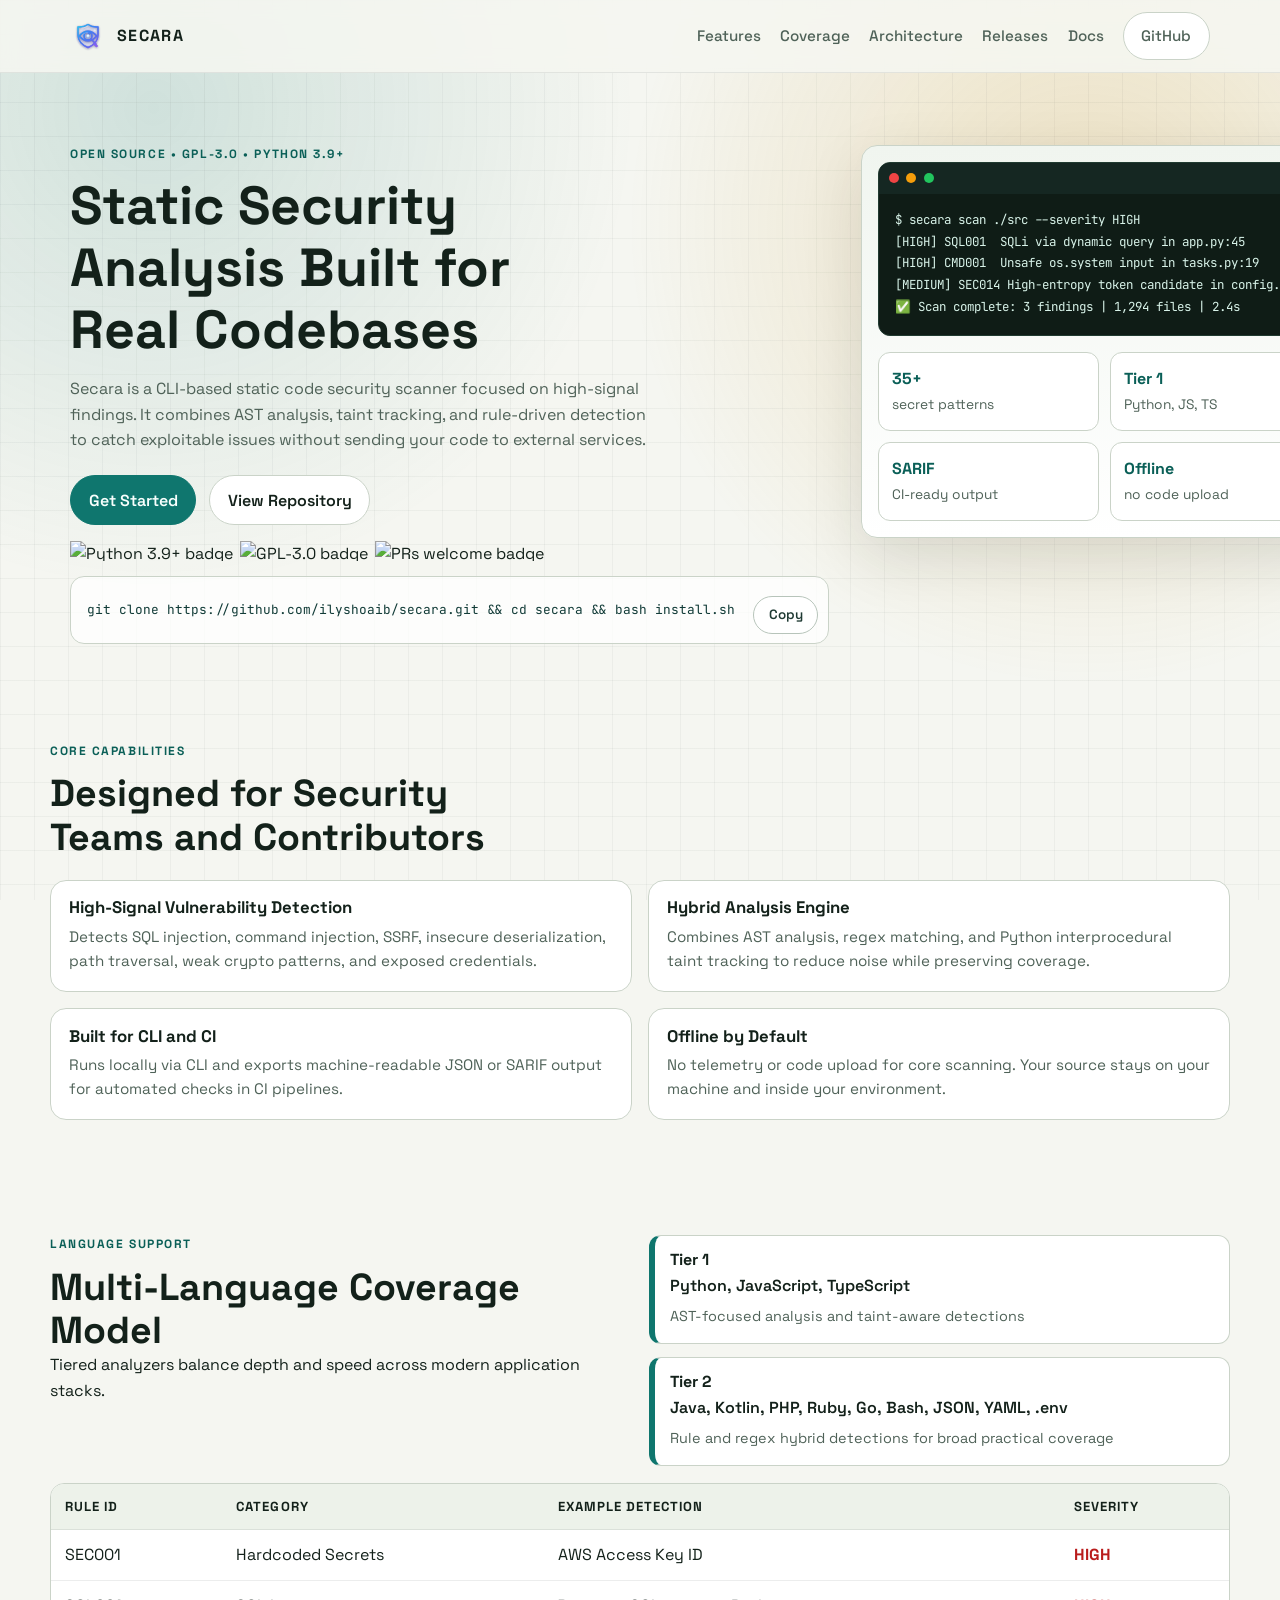
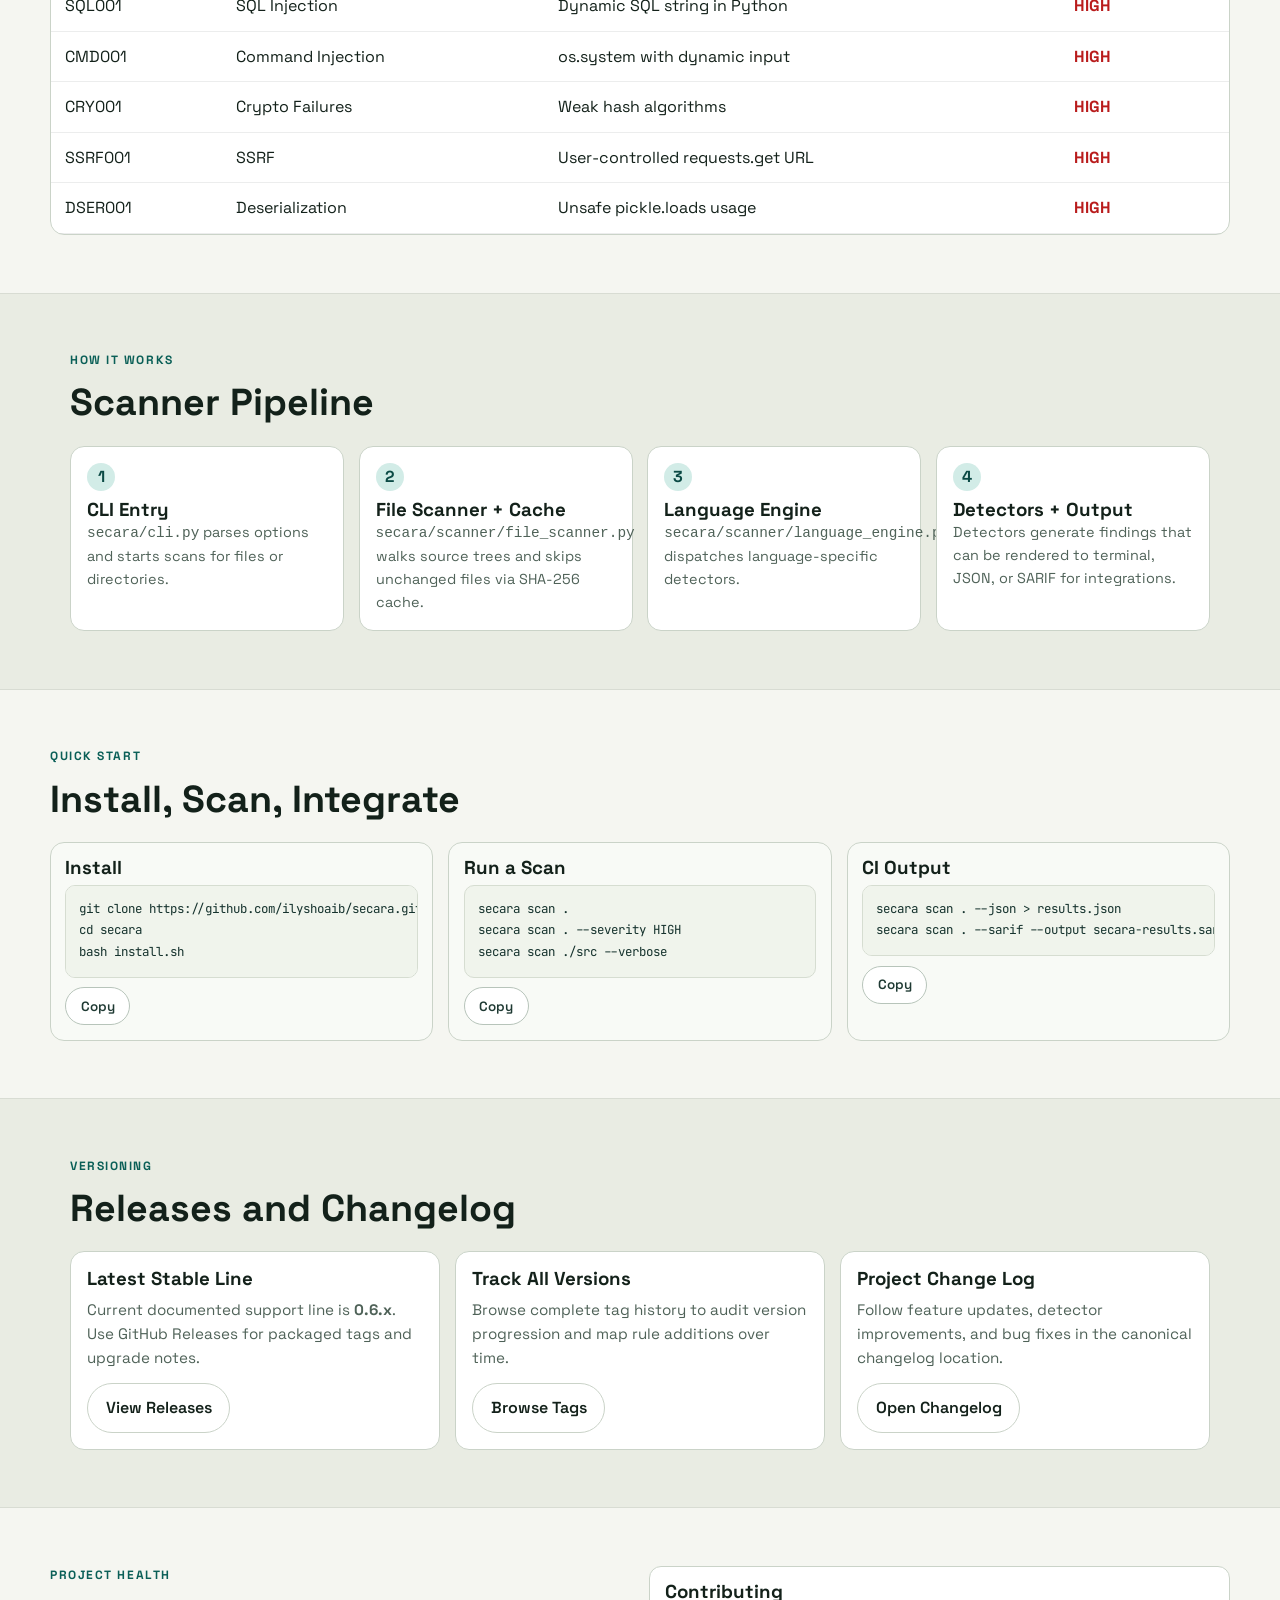
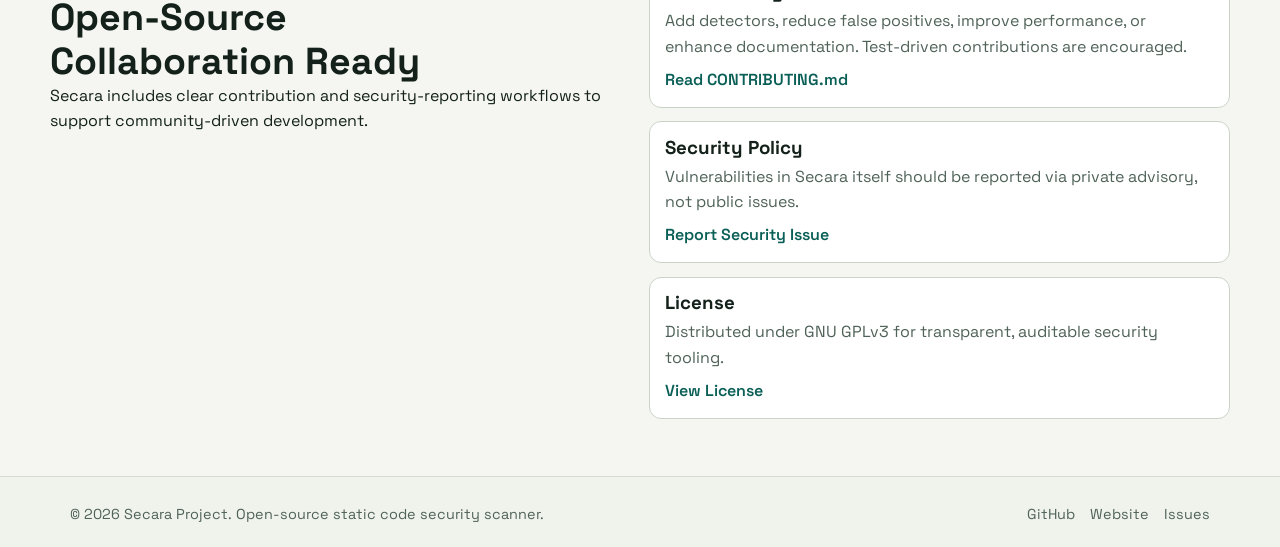
==== commit a9d5911e: "Refresh logo with premium SVG and add monochrome variant" ====
--- a/website/index.html
+++ b/website/index.html
@@ -10,7 +10,7 @@
     <meta property="og:description" content="Fast, offline, developer-trusted SAST with AST analysis, taint tracking, and multi-language support.">
     <meta property="og:type" content="website">
     <meta property="og:url" content="https://secara.eu.cc">
-    <link rel="icon" type="image/png" href="logo.png">
+    <link rel="icon" type="image/svg+xml" href="logo.svg">
     <link rel="preconnect" href="https://fonts.googleapis.com">
     <link rel="preconnect" href="https://fonts.gstatic.com" crossorigin>
     <link href="https://fonts.googleapis.com/css2?family=Space+Grotesk:wght@400;500;700&family=JetBrains+Mono:wght@400;600&display=swap" rel="stylesheet">
@@ -22,7 +22,7 @@
     <header class="site-header">
         <nav class="container nav">
             <a class="brand" href="#top" aria-label="Secara Home">
-                <img src="logo.png" alt="Secara logo" class="brand-logo">
+                <img src="logo.svg" alt="Secara logo" class="brand-logo">
                 <span class="brand-text">SECARA</span>
             </a>
             <ul class="nav-links">
--- a/website/styles.css
+++ b/website/styles.css
@@ -573,6 +573,15 @@
         grid-template-columns: 1fr;
     }
 
+    .hero {
+        padding-top: 3.25rem;
+        gap: 1.25rem;
+    }
+
+    h1 {
+        max-width: 18ch;
+    }
+
     .pipeline {
         grid-template-columns: repeat(2, minmax(0, 1fr));
     }
@@ -588,20 +597,49 @@
 
 @media (max-width: 760px) {
     .site-header {
-        position: static;
-        backdrop-filter: none;
+        backdrop-filter: blur(6px);
+        background: rgba(245, 246, 241, 0.95);
+    }
+
+    .container {
+        padding: 0 1rem;
     }
 
     .nav {
+        min-height: auto;
         flex-direction: column;
         align-items: flex-start;
-        padding: 0.75rem 0;
+        gap: 0.7rem;
+        padding: 0.85rem 0;
     }
 
     .nav-links {
         width: 100%;
-        flex-wrap: wrap;
-        gap: 0.6rem 1rem;
+        flex-wrap: nowrap;
+        overflow-x: auto;
+        gap: 0.55rem;
+        padding-bottom: 0.25rem;
+        scrollbar-width: thin;
+        -webkit-overflow-scrolling: touch;
+    }
+
+    .nav-links li {
+        flex: 0 0 auto;
+    }
+
+    .nav-links a {
+        display: inline-flex;
+        align-items: center;
+        height: 35px;
+        padding: 0 0.75rem;
+        border-radius: 999px;
+        border: 1px solid var(--line);
+        background: rgba(255, 255, 255, 0.78);
+        font-size: 0.84rem;
+    }
+
+    .nav-links .btn-outline {
+        padding: 0 0.95rem;
     }
 
     .card-grid,
@@ -610,17 +648,178 @@
         grid-template-columns: 1fr;
     }
 
+    .hero {
+        padding-top: 2.35rem;
+        padding-bottom: 1.65rem;
+        gap: 1rem;
+    }
+
+    h1 {
+        font-size: clamp(1.8rem, 7.3vw, 2.35rem);
+        max-width: none;
+    }
+
+    .hero-copy {
+        font-size: 0.98rem;
+        margin-bottom: 1rem;
+    }
+
+    .hero-actions {
+        width: 100%;
+        gap: 0.55rem;
+    }
+
+    .hero-actions .btn {
+        width: 100%;
+        height: 44px;
+    }
+
+    .badge-row {
+        margin-bottom: 0.7rem;
+    }
+
+    .hero-panel {
+        padding: 0.75rem;
+        border-radius: 14px;
+    }
+
+    .terminal-body {
+        padding: 0.8rem;
+    }
+
+    .terminal-body code {
+        font-size: 0.73rem;
+        line-height: 1.45;
+        word-break: break-word;
+        white-space: pre-wrap;
+    }
+
     .quick-command {
         flex-direction: column;
         align-items: stretch;
+        gap: 0.5rem;
+        padding: 0.5rem;
     }
 
     .quick-command code {
         white-space: pre-wrap;
         word-break: break-word;
+        font-size: 0.75rem;
     }
 
     .copy-btn {
         width: 100%;
-    }
-}
+        height: 40px;
+        margin-top: 0;
+    }
+
+    .section {
+        padding: 2.35rem 0;
+    }
+
+    .section-head {
+        margin-bottom: 0.95rem;
+    }
+
+    h2 {
+        max-width: none;
+        font-size: clamp(1.4rem, 6vw, 1.95rem);
+    }
+
+    .card,
+    .pipeline-item,
+    .command-card,
+    .release-card,
+    .list-block article,
+    .tier-list article {
+        padding: 0.85rem;
+        border-radius: 12px;
+    }
+
+    .command-card pre {
+        padding: 0.65rem;
+    }
+
+    .command-card code {
+        font-size: 0.74rem;
+    }
+
+    .rule-table-wrap {
+        border-radius: 12px;
+        margin-top: 0.8rem;
+    }
+
+    .rule-table {
+        min-width: 620px;
+    }
+
+    .rule-table th,
+    .rule-table td {
+        padding: 0.62rem 0.68rem;
+        font-size: 0.82rem;
+    }
+
+    .footer-inner {
+        padding: 0.8rem 0;
+        min-height: auto;
+    }
+
+    .footer-links {
+        width: 100%;
+        justify-content: space-between;
+        gap: 0.4rem;
+    }
+}
+
+@media (max-width: 480px) {
+    .container {
+        padding: 0 0.85rem;
+    }
+
+    .brand-logo {
+        width: 32px;
+        height: 32px;
+    }
+
+    .brand-text {
+        font-size: 0.94rem;
+        letter-spacing: 0.07em;
+    }
+
+    .eyebrow {
+        font-size: 0.69rem;
+        letter-spacing: 0.12em;
+    }
+
+    .stats-grid article {
+        padding: 0.72rem;
+    }
+
+    .stats-grid strong {
+        font-size: 0.92rem;
+    }
+
+    .stats-grid span {
+        font-size: 0.79rem;
+    }
+
+    .badge-row img {
+        height: 18px;
+    }
+
+    .section {
+        padding: 2.05rem 0;
+    }
+
+    .rule-table {
+        min-width: 560px;
+    }
+
+    .footer-inner {
+        font-size: 0.84rem;
+    }
+
+    .footer-links a {
+        font-size: 0.83rem;
+    }
+}
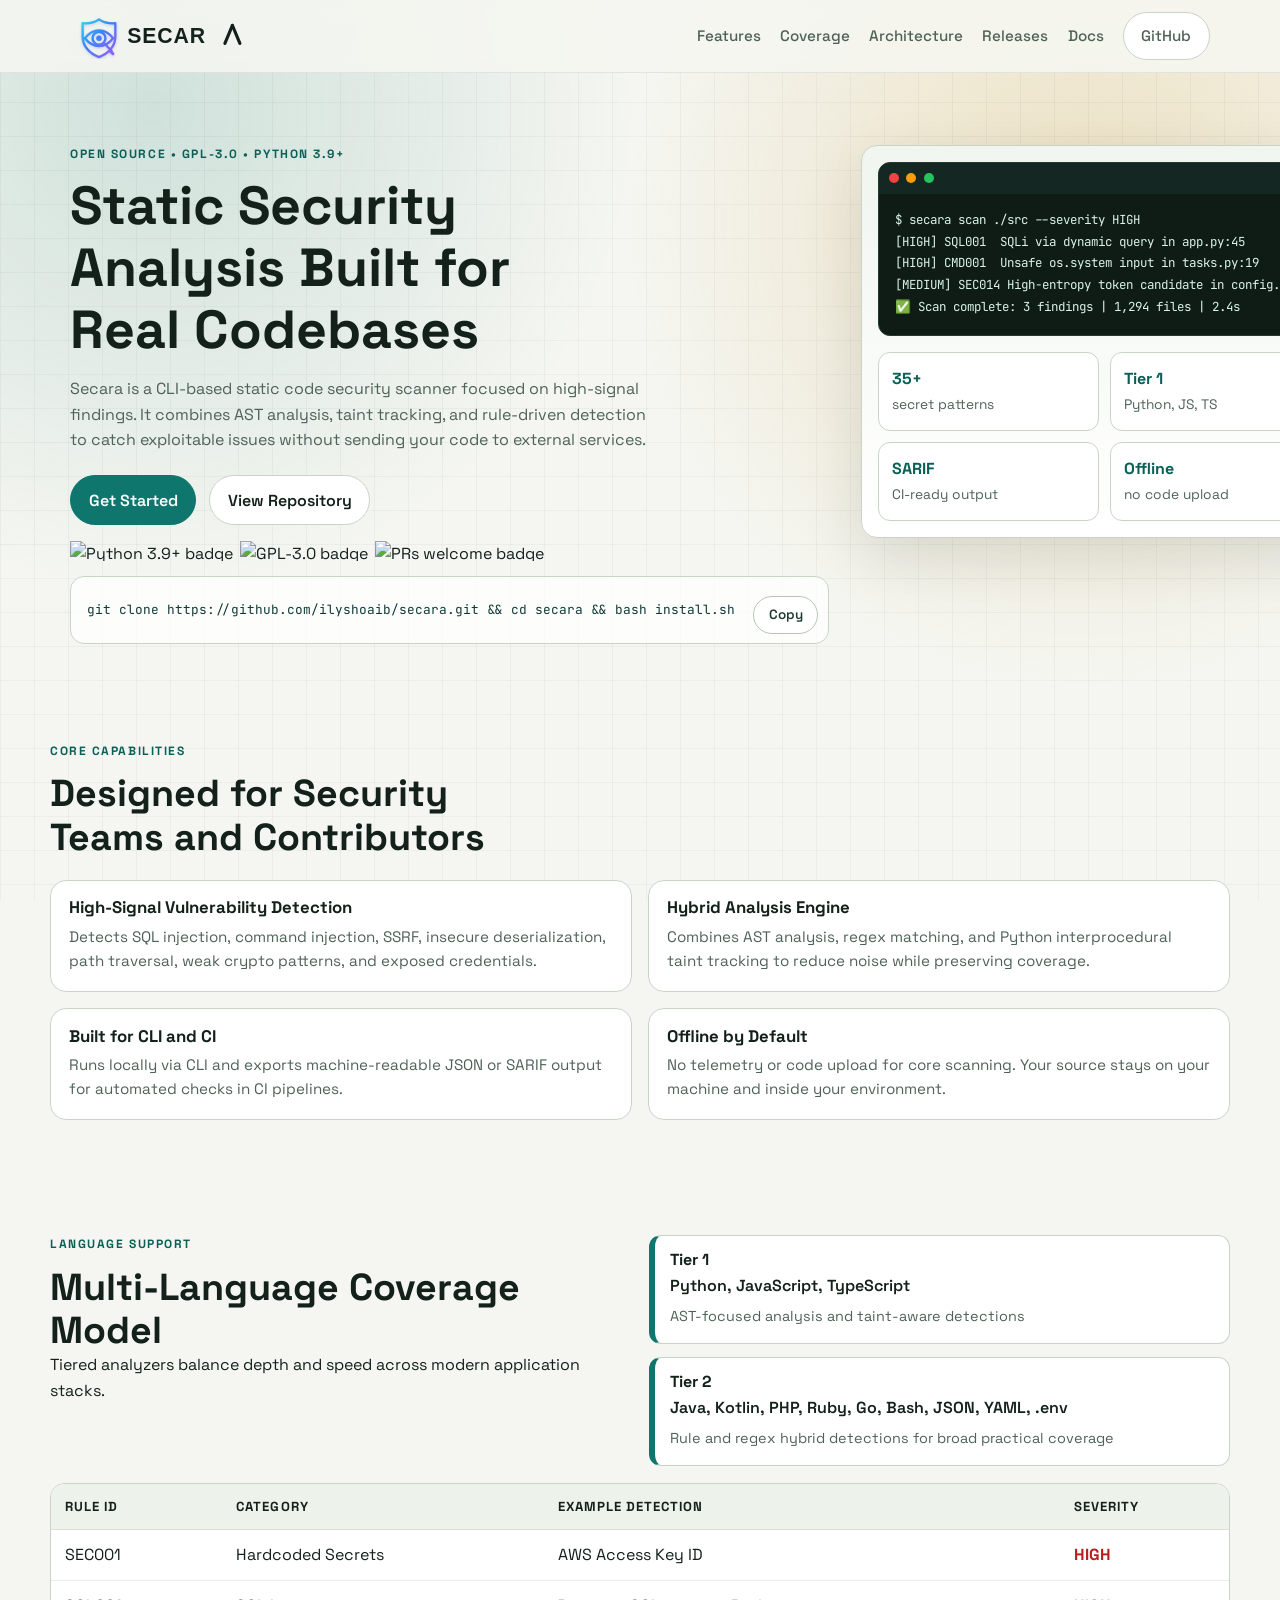
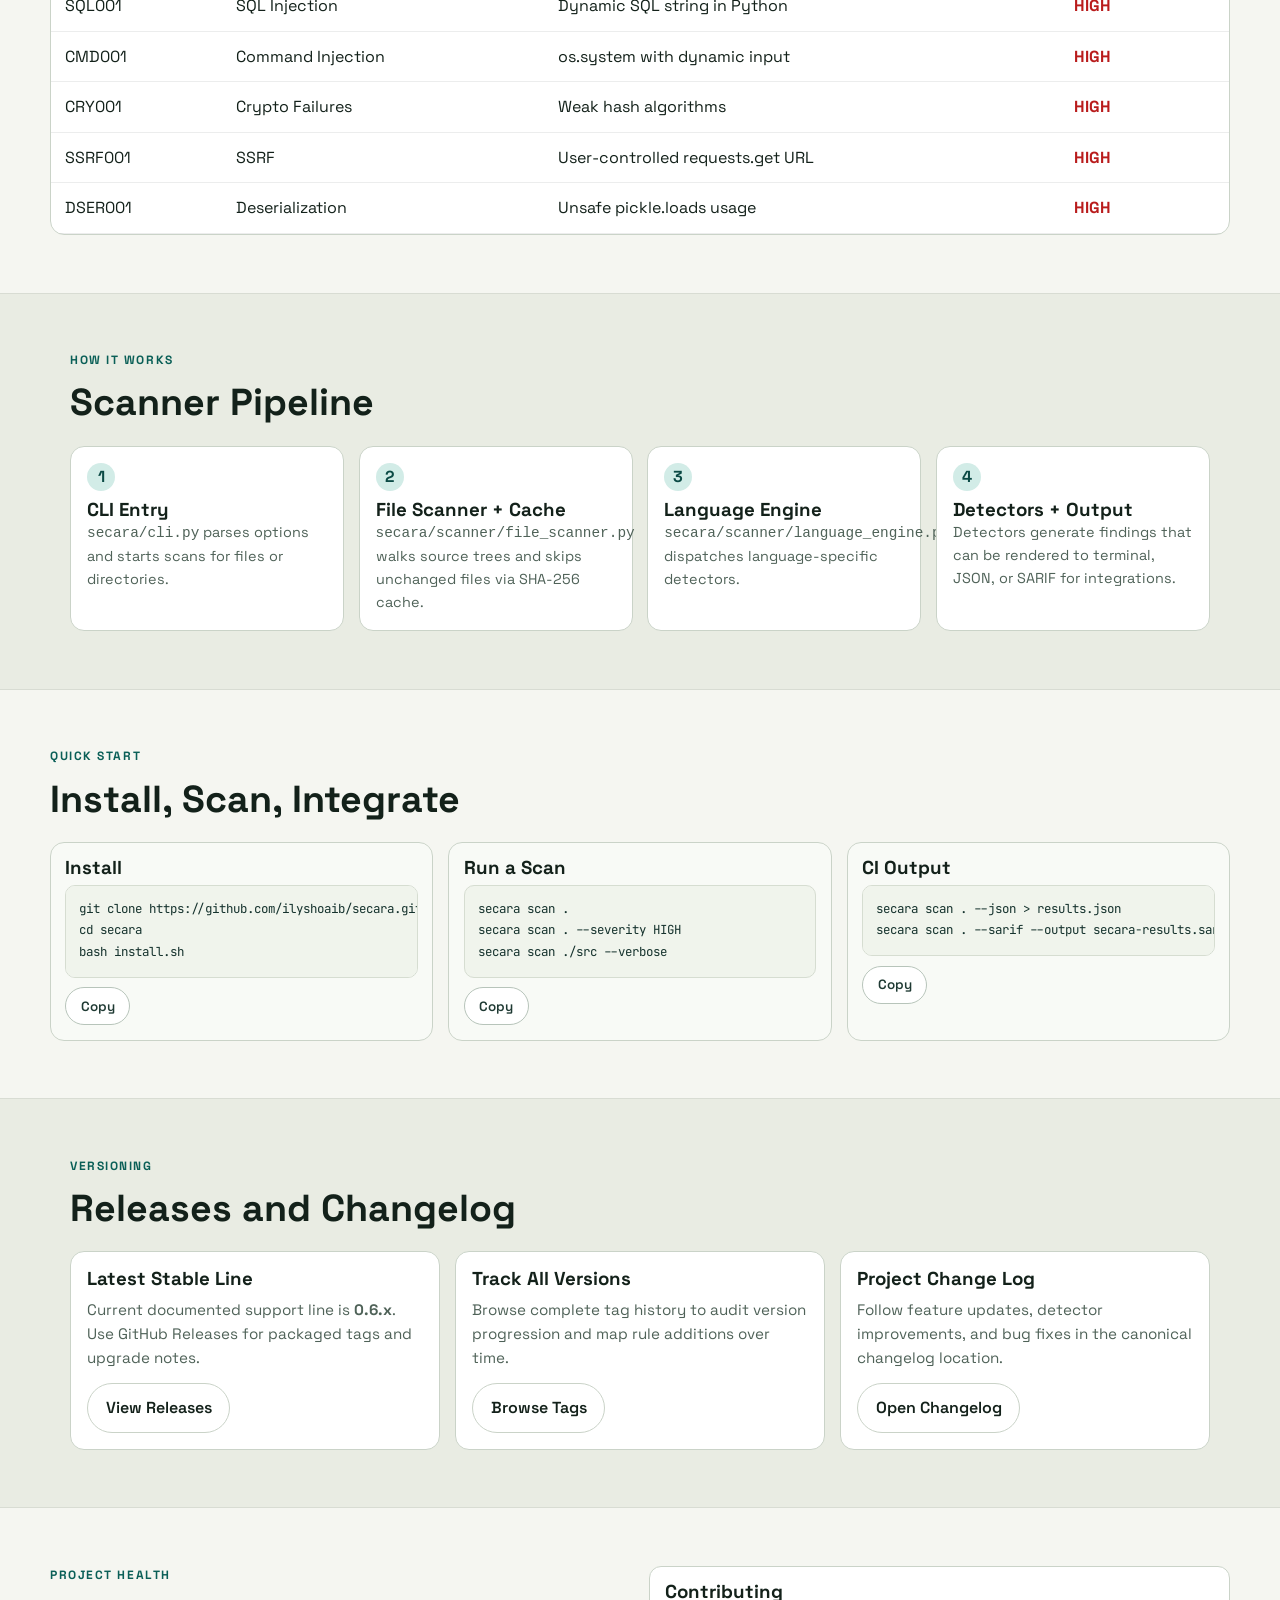
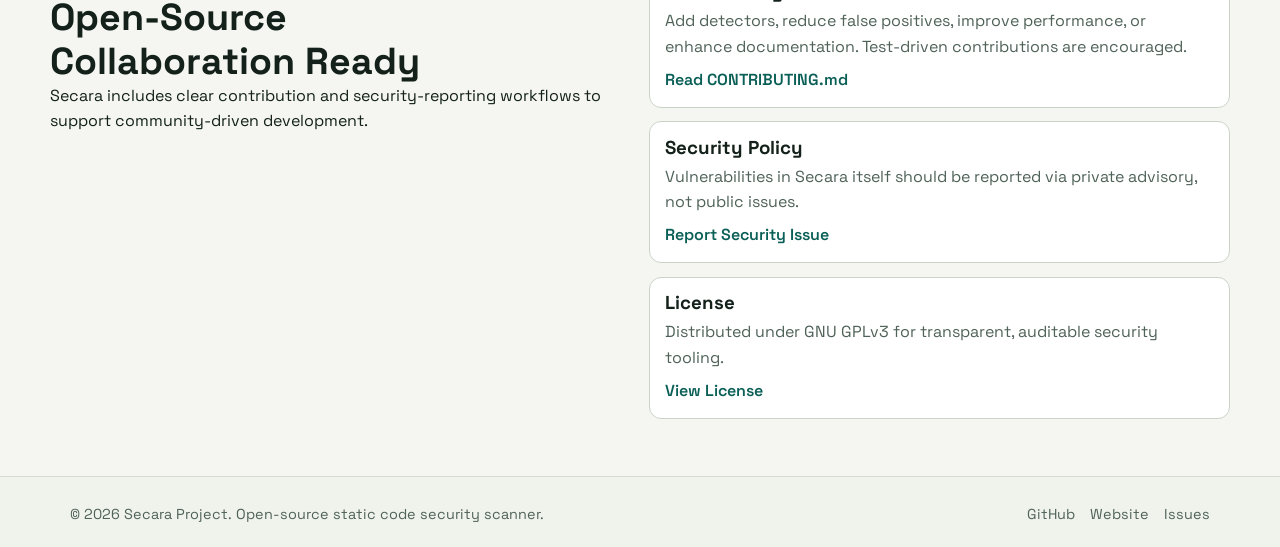
==== commit 51797085: "Add SECARA wordmark SVG with stylized no-bar A" ====
--- a/website/index.html
+++ b/website/index.html
@@ -22,8 +22,7 @@
     <header class="site-header">
         <nav class="container nav">
             <a class="brand" href="#top" aria-label="Secara Home">
-                <img src="logo.svg" alt="Secara logo" class="brand-logo">
-                <span class="brand-text">SECARA</span>
+                <img src="logo-wordmark.svg" alt="Secara wordmark logo" class="brand-logo">
             </a>
             <ul class="nav-links">
                 <li><a href="#features">Features</a></li>
--- a/website/styles.css
+++ b/website/styles.css
@@ -69,20 +69,12 @@
 .brand {
     display: inline-flex;
     align-items: center;
-    gap: 0.7rem;
     text-decoration: none;
 }
 
 .brand-logo {
-    width: 36px;
-    height: 36px;
-    border-radius: 8px;
-}
-
-.brand-text {
-    color: var(--ink);
-    font-weight: 700;
-    letter-spacing: 0.08em;
+    width: 196px;
+    height: 46px;
 }
 
 .nav-links {
@@ -777,13 +769,8 @@
     }
 
     .brand-logo {
-        width: 32px;
-        height: 32px;
-    }
-
-    .brand-text {
-        font-size: 0.94rem;
-        letter-spacing: 0.07em;
+        width: 162px;
+        height: 38px;
     }
 
     .eyebrow {
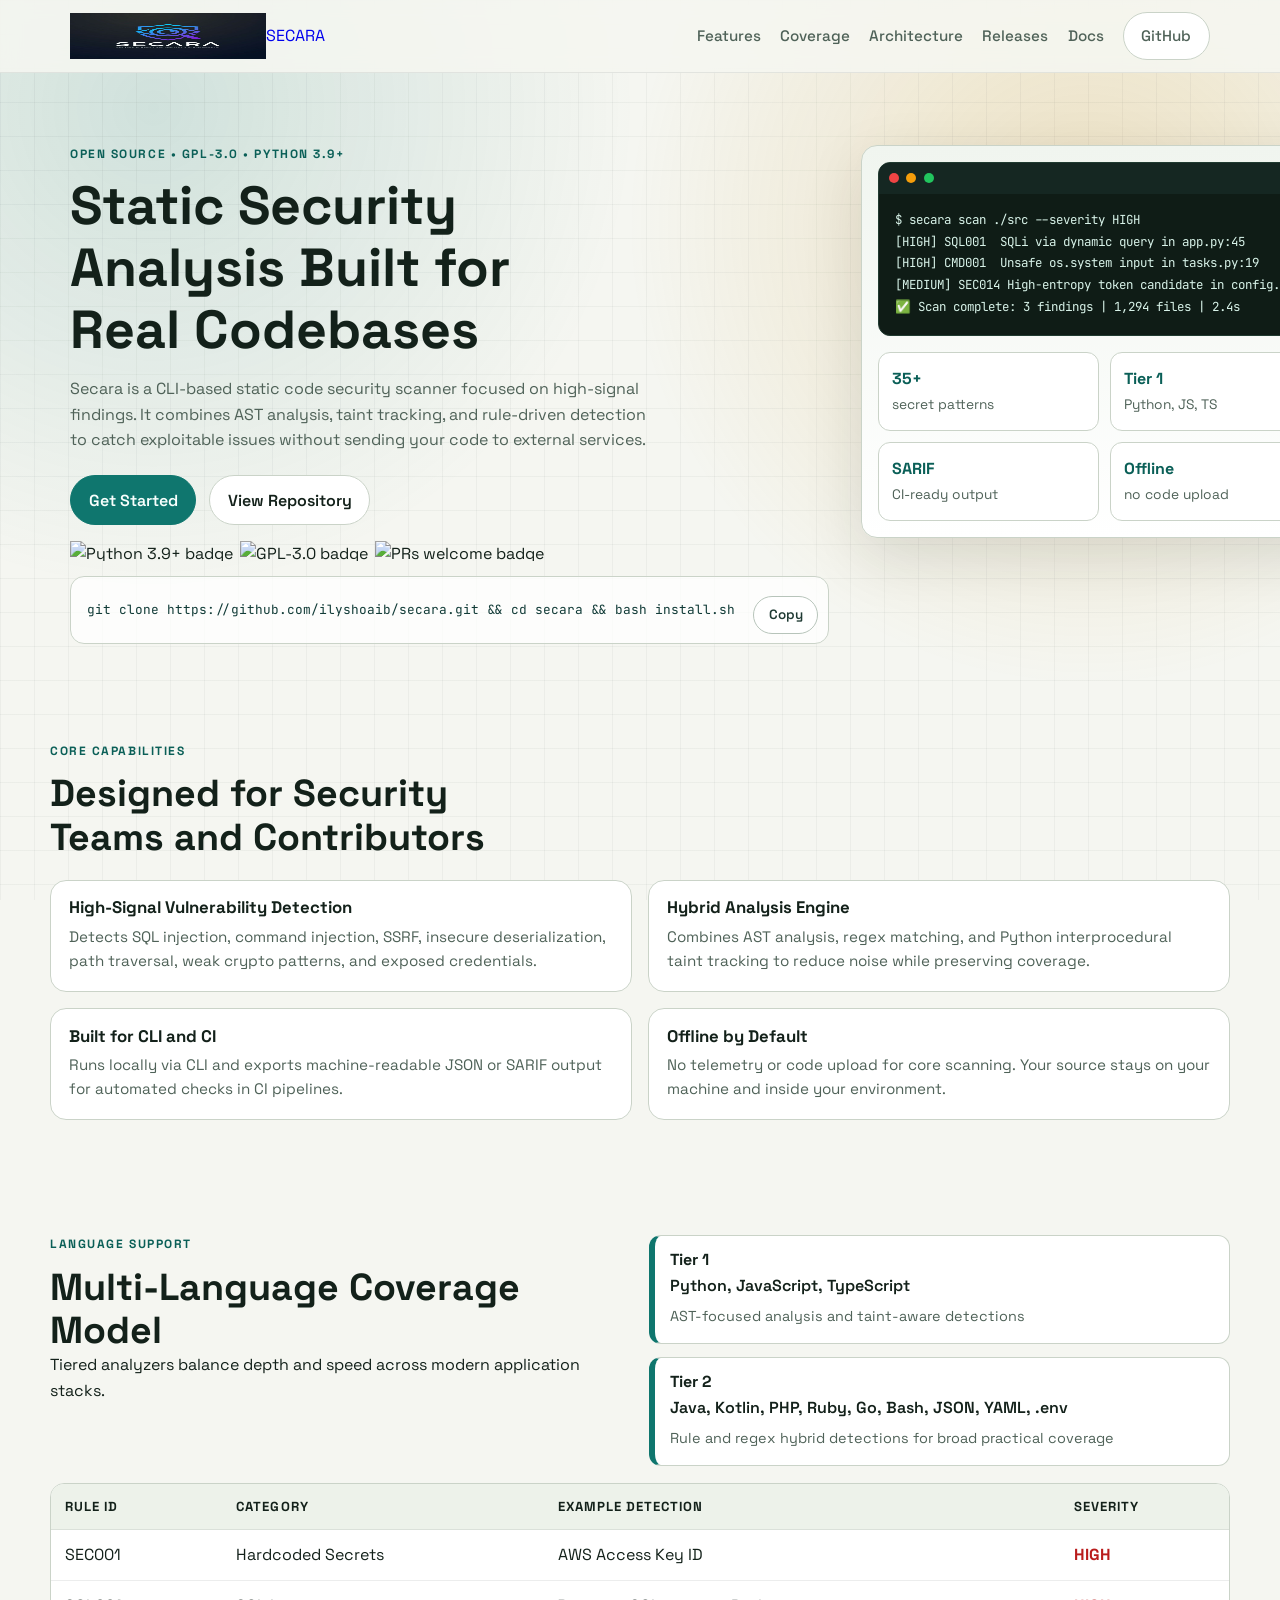
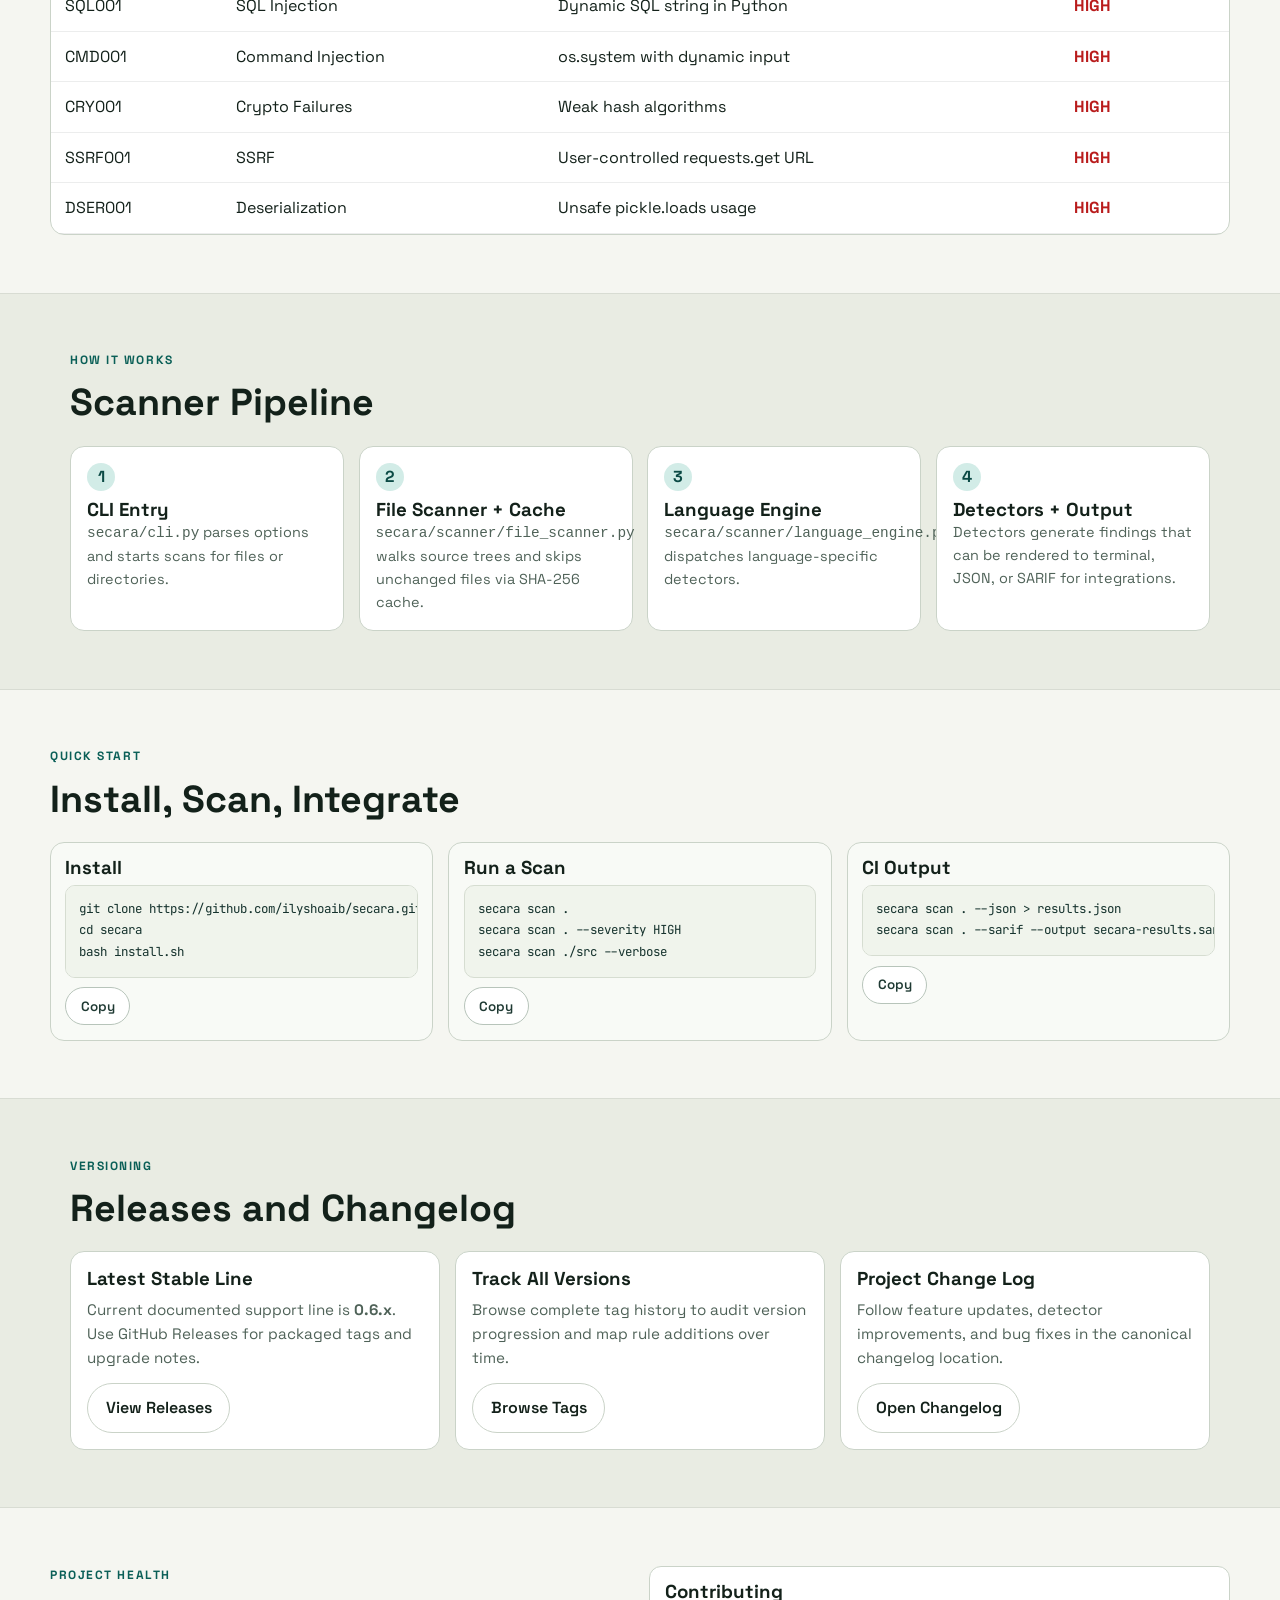
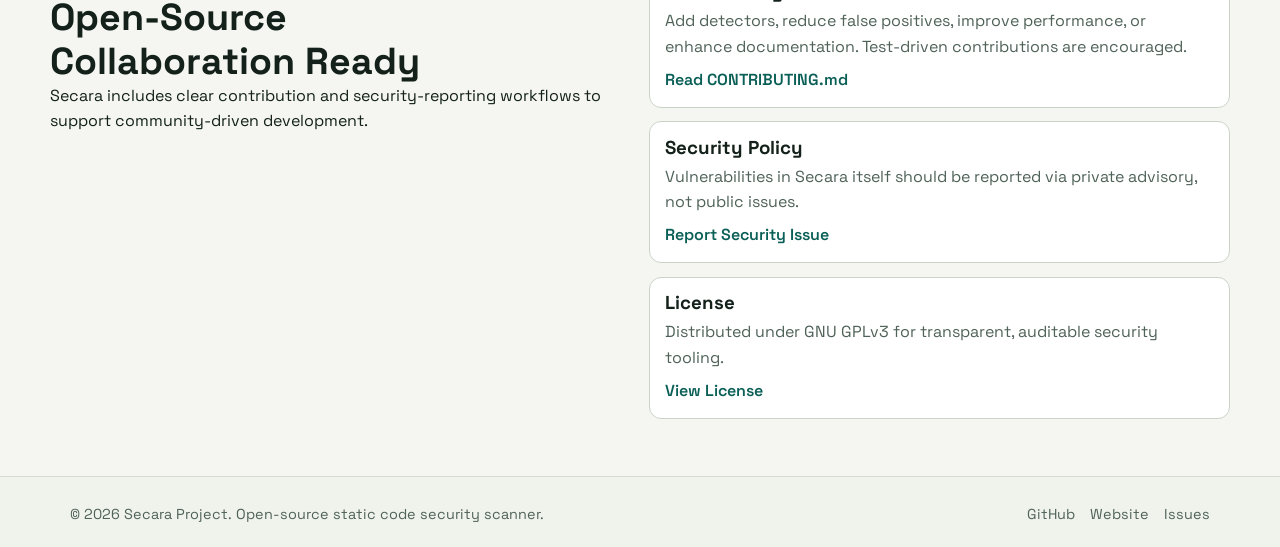
==== commit d71921a2: "Revert "Refresh logo with premium SVG and add monochrome variant" This reverts commit a9d5911e11e005" ====
--- a/website/index.html
+++ b/website/index.html
@@ -10,7 +10,7 @@
     <meta property="og:description" content="Fast, offline, developer-trusted SAST with AST analysis, taint tracking, and multi-language support.">
     <meta property="og:type" content="website">
     <meta property="og:url" content="https://secara.eu.cc">
-    <link rel="icon" type="image/svg+xml" href="logo.svg">
+    <link rel="icon" type="image/png" href="logo.png">
     <link rel="preconnect" href="https://fonts.googleapis.com">
     <link rel="preconnect" href="https://fonts.gstatic.com" crossorigin>
     <link href="https://fonts.googleapis.com/css2?family=Space+Grotesk:wght@400;500;700&family=JetBrains+Mono:wght@400;600&display=swap" rel="stylesheet">
@@ -22,7 +22,8 @@
     <header class="site-header">
         <nav class="container nav">
             <a class="brand" href="#top" aria-label="Secara Home">
-                <img src="logo-wordmark.svg" alt="Secara wordmark logo" class="brand-logo">
+                <img src="logo.png" alt="Secara logo" class="brand-logo">
+                <span class="brand-text">SECARA</span>
             </a>
             <ul class="nav-links">
                 <li><a href="#features">Features</a></li>
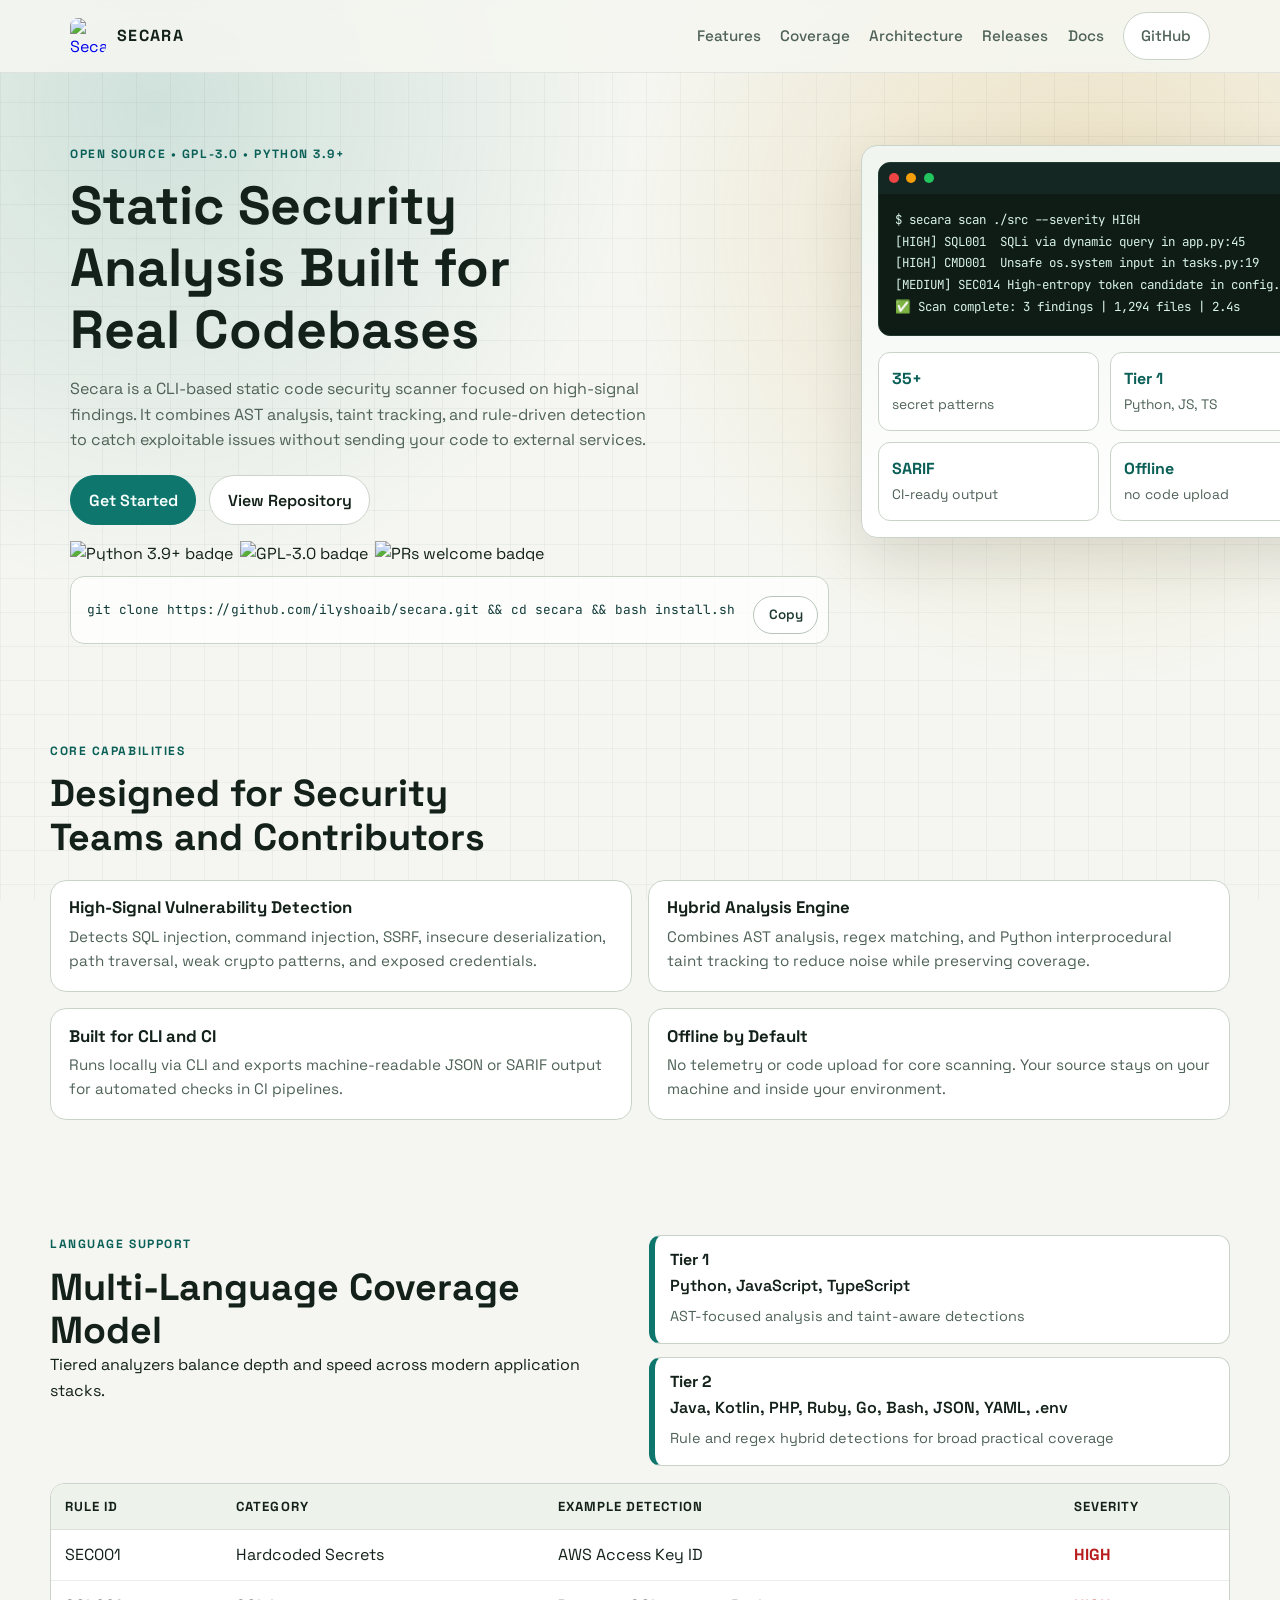
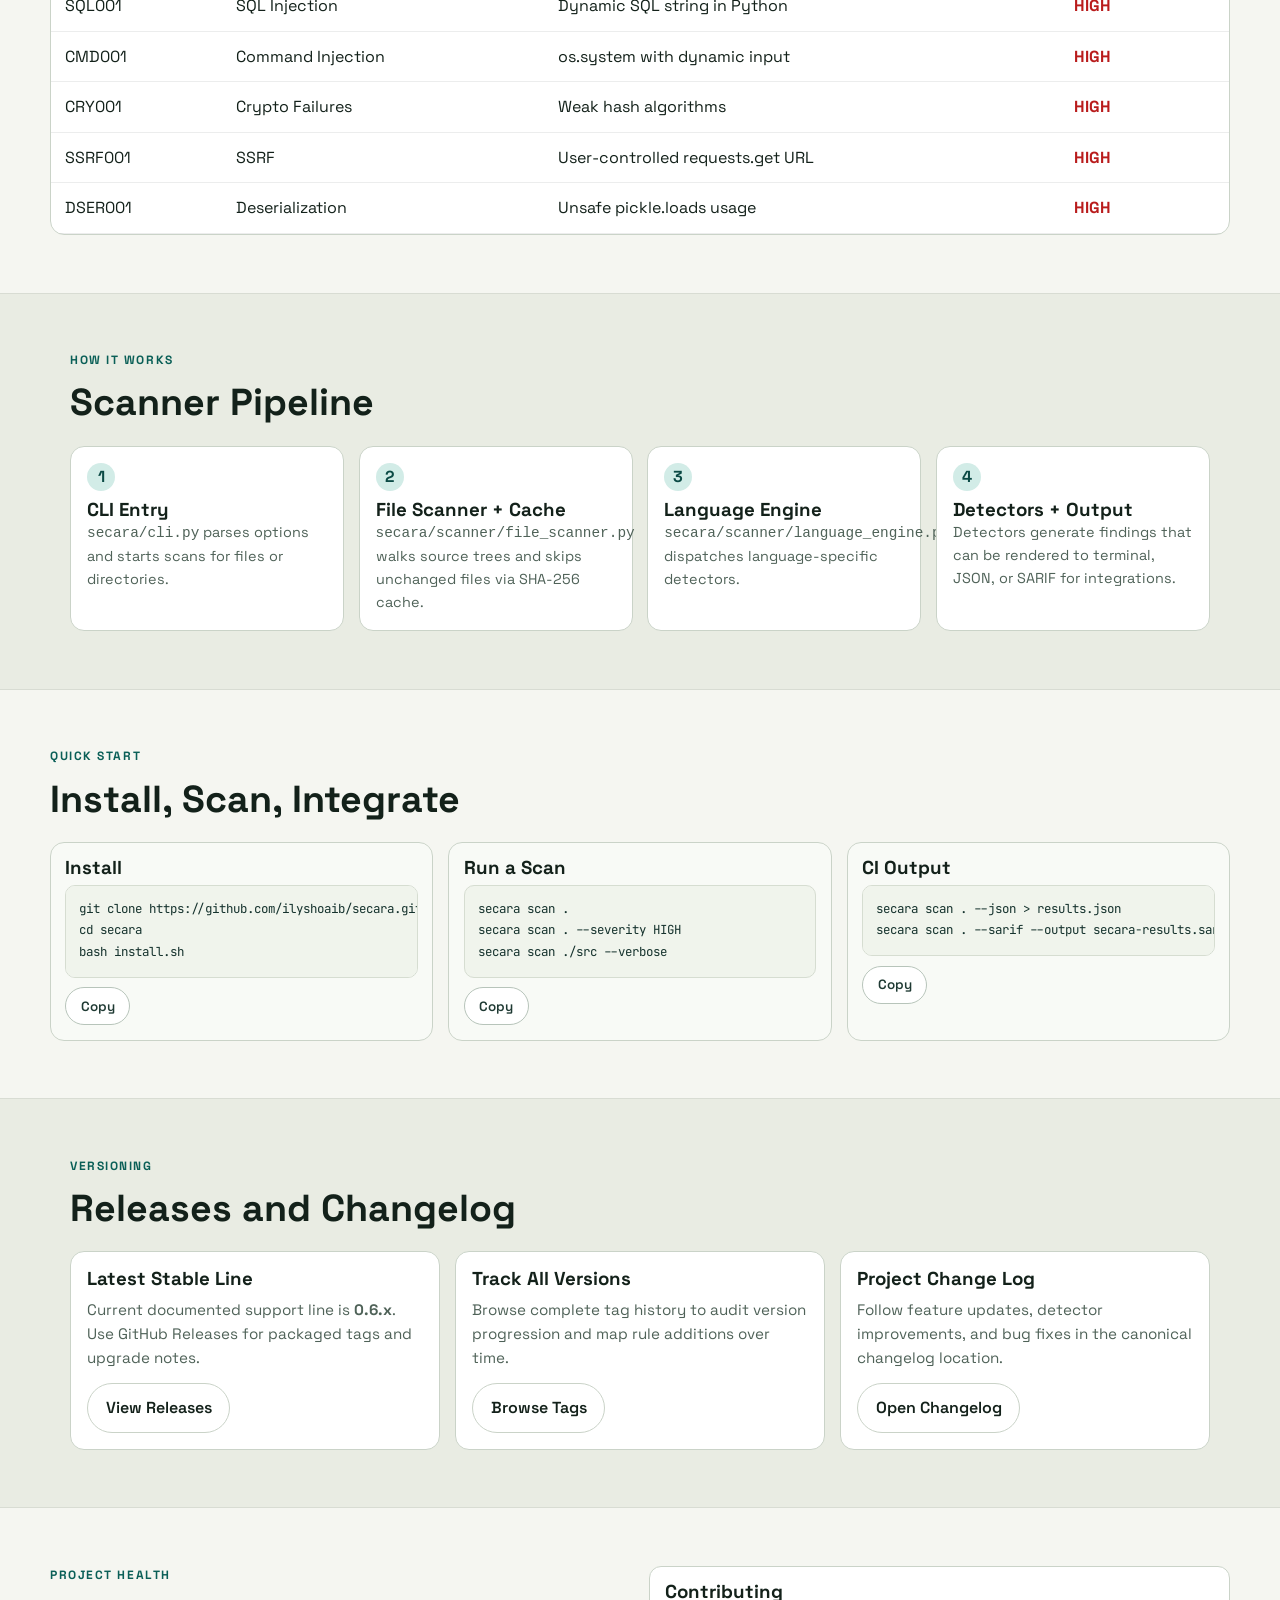
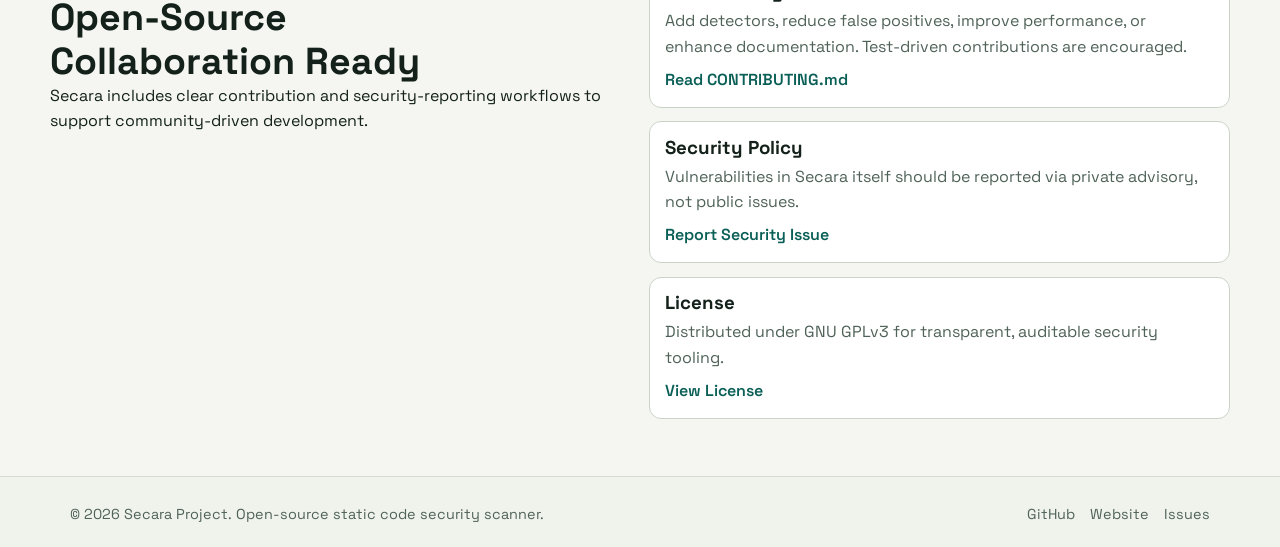
==== commit e102f599: "Revert "Add SECARA wordmark SVG with stylized no-bar A" This reverts commit 517970858f4a3a7da05de6a3" ====
--- a/website/index.html
+++ b/website/index.html
@@ -10,7 +10,7 @@
     <meta property="og:description" content="Fast, offline, developer-trusted SAST with AST analysis, taint tracking, and multi-language support.">
     <meta property="og:type" content="website">
     <meta property="og:url" content="https://secara.eu.cc">
-    <link rel="icon" type="image/png" href="logo.png">
+    <link rel="icon" type="image/svg+xml" href="logo.svg">
     <link rel="preconnect" href="https://fonts.googleapis.com">
     <link rel="preconnect" href="https://fonts.gstatic.com" crossorigin>
     <link href="https://fonts.googleapis.com/css2?family=Space+Grotesk:wght@400;500;700&family=JetBrains+Mono:wght@400;600&display=swap" rel="stylesheet">
@@ -22,7 +22,7 @@
     <header class="site-header">
         <nav class="container nav">
             <a class="brand" href="#top" aria-label="Secara Home">
-                <img src="logo.png" alt="Secara logo" class="brand-logo">
+                <img src="logo.svg" alt="Secara logo" class="brand-logo">
                 <span class="brand-text">SECARA</span>
             </a>
             <ul class="nav-links">
--- a/website/styles.css
+++ b/website/styles.css
@@ -69,12 +69,20 @@
 .brand {
     display: inline-flex;
     align-items: center;
+    gap: 0.7rem;
     text-decoration: none;
 }
 
 .brand-logo {
-    width: 196px;
-    height: 46px;
+    width: 36px;
+    height: 36px;
+    border-radius: 8px;
+}
+
+.brand-text {
+    color: var(--ink);
+    font-weight: 700;
+    letter-spacing: 0.08em;
 }
 
 .nav-links {
@@ -769,8 +777,13 @@
     }
 
     .brand-logo {
-        width: 162px;
-        height: 38px;
+        width: 32px;
+        height: 32px;
+    }
+
+    .brand-text {
+        font-size: 0.94rem;
+        letter-spacing: 0.07em;
     }
 
     .eyebrow {
